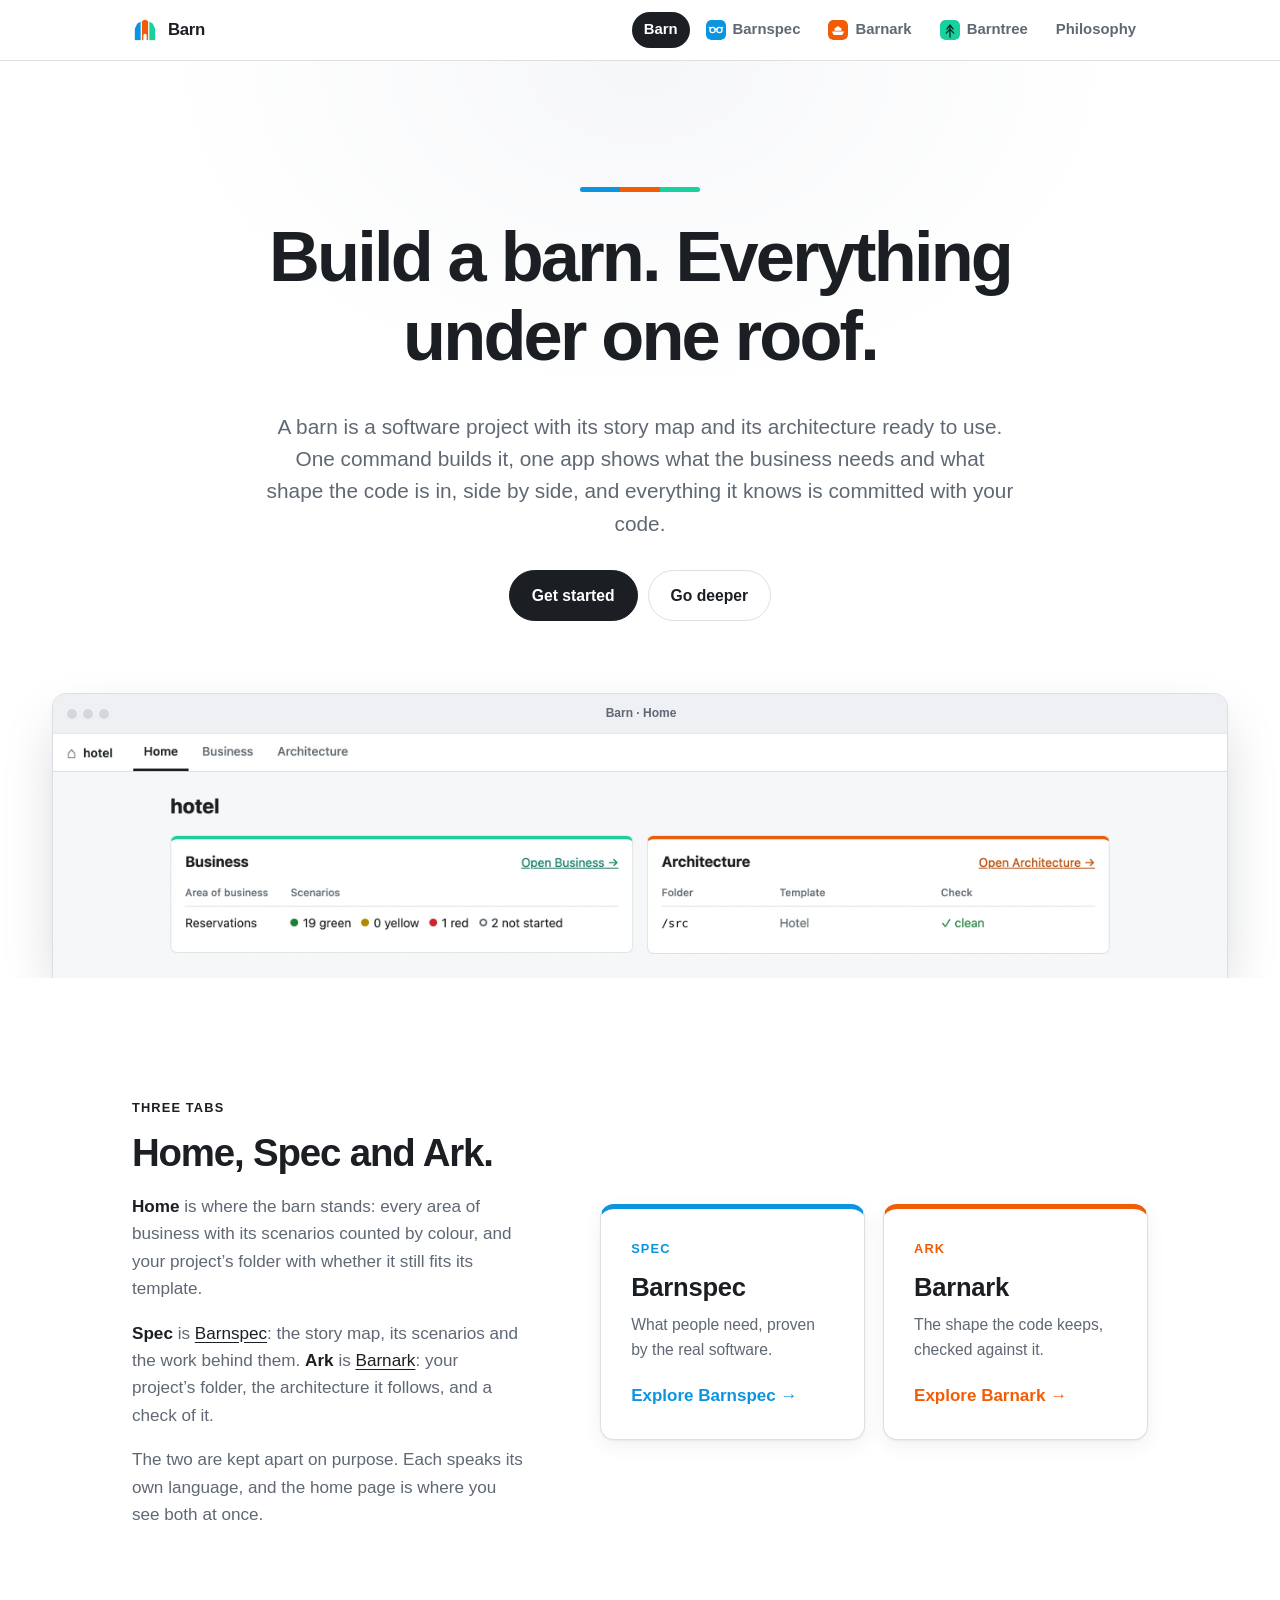
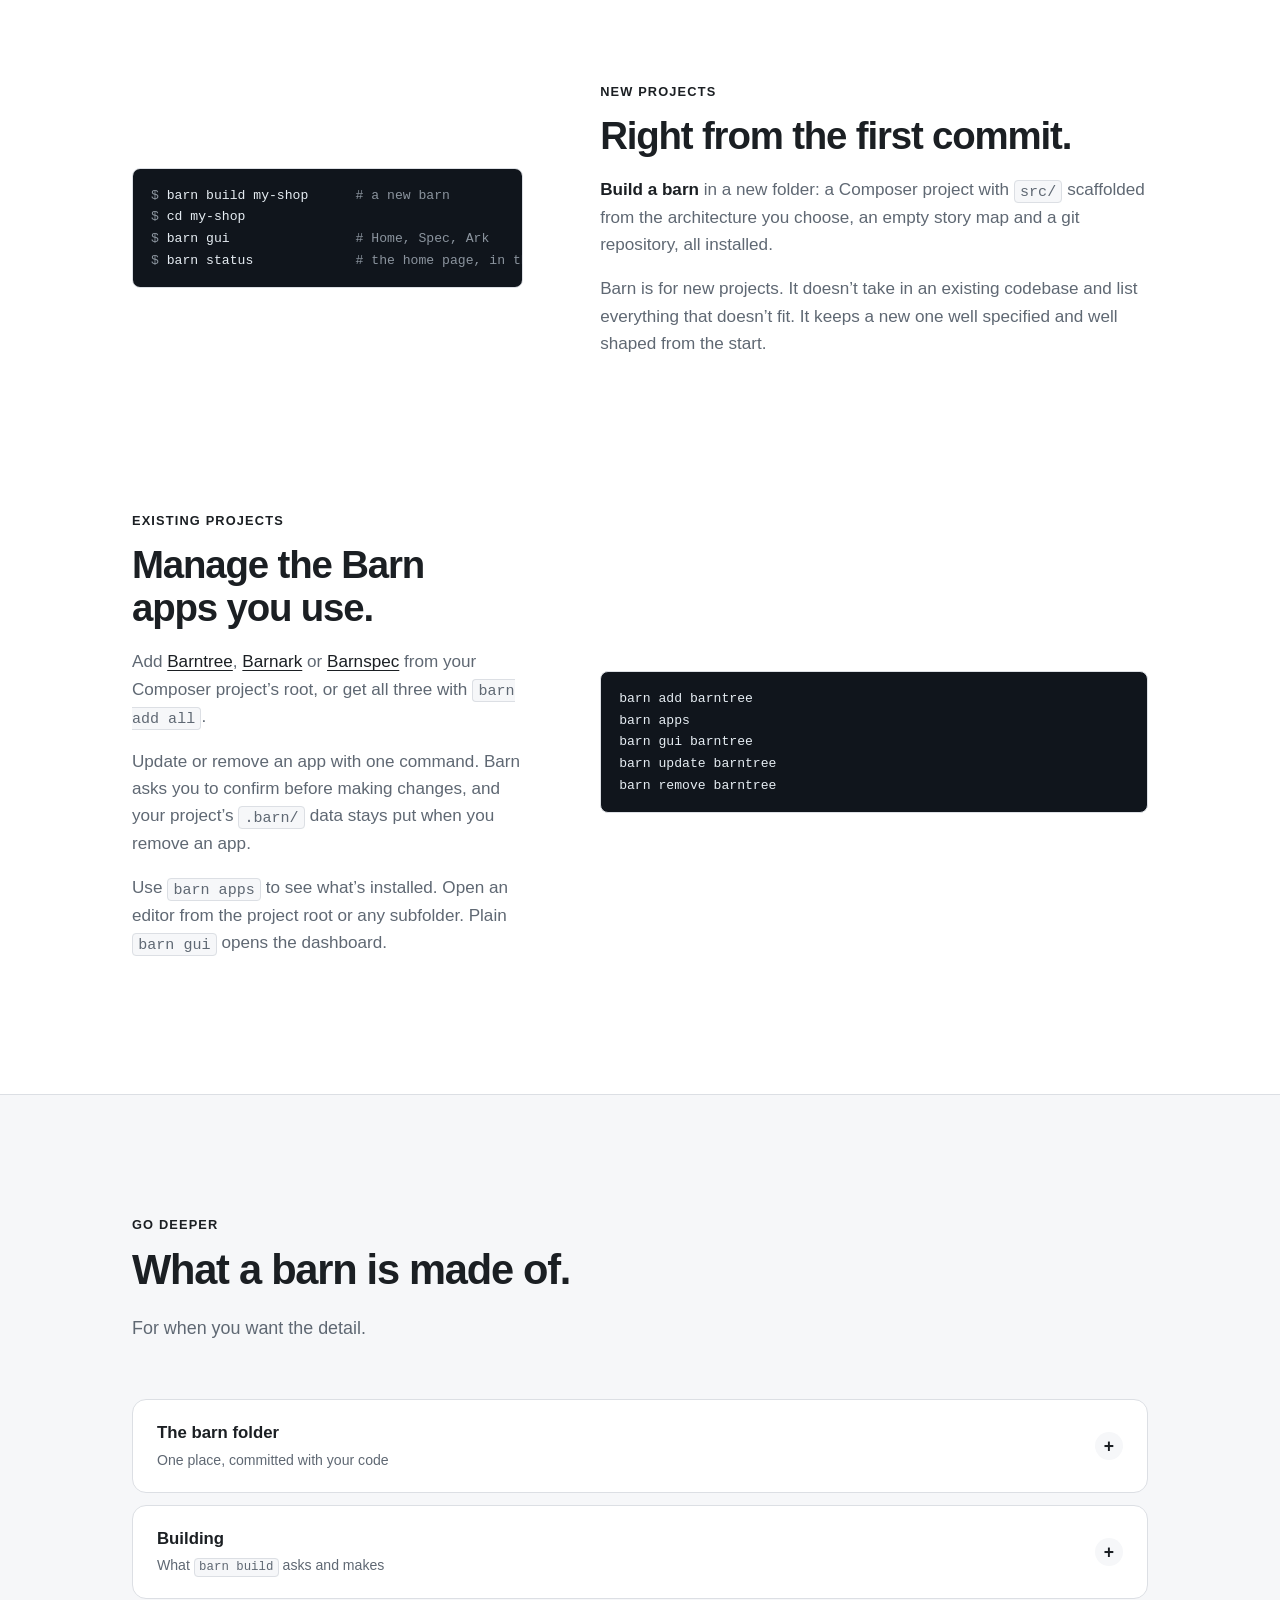
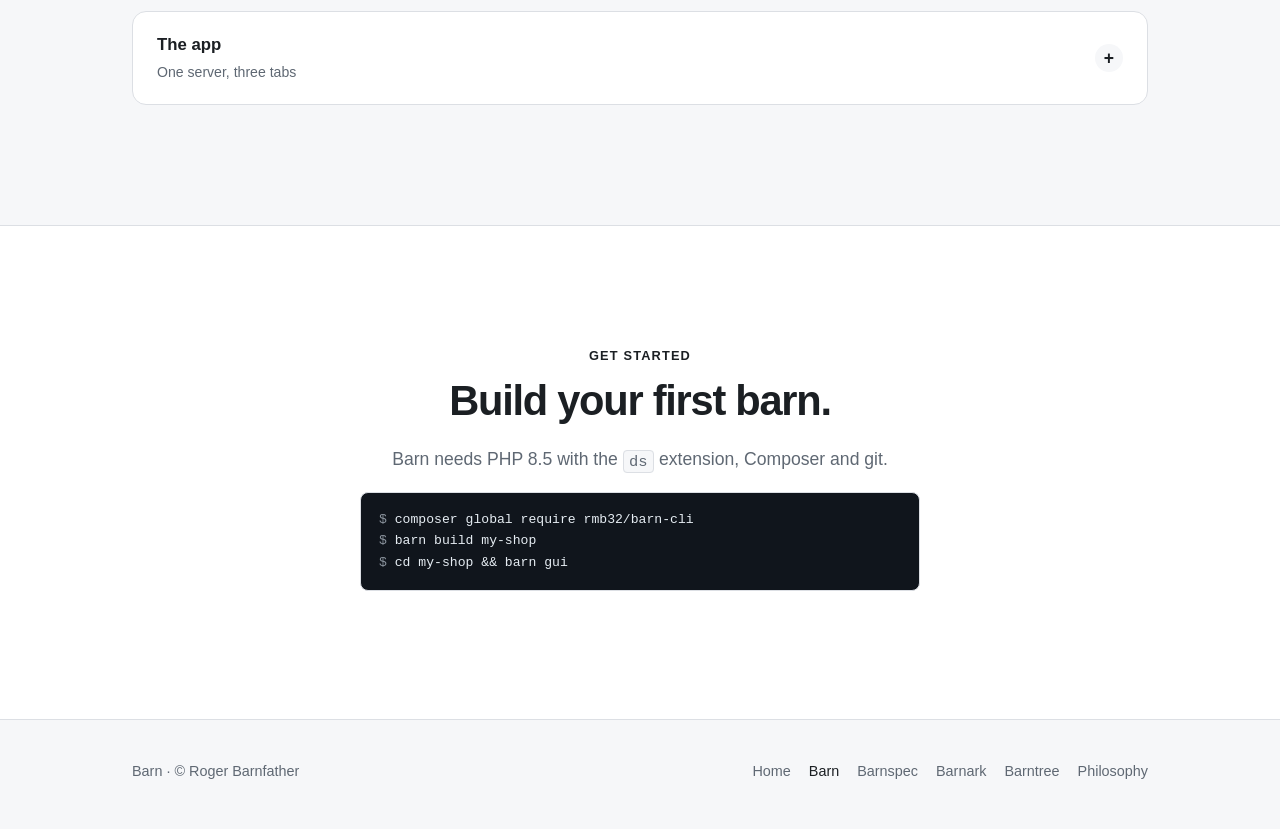
==== barn.html @ ec8bf38a "Swap Barnspec and Barntree colours; show each tool logo in the nav Barnspec is sky blue and Barntree" ====
<!doctype html>
<html lang="en-GB">
<head>
  <meta charset="utf-8">
  <meta name="viewport" content="width=device-width, initial-scale=1">
  <title>Build a barn · Barn</title>
  <meta name="description" content="A barn is a software project with its story map and its architecture under one roof: one command builds it, one app shows its business and its architecture side by side.">
  <link rel="icon" href="assets/barn.svg" type="image/svg+xml">
  <link rel="stylesheet" href="assets/base/base.css">
  <link rel="stylesheet" href="assets/site.css">
</head>
<body>
  <a class="skip" href="#main">Skip to content</a>

  <header class="site-header">
    <div class="wrap">
      <a class="wordmark" href="index.html"><svg class="barn-mark" viewBox="0 0 32 32" aria-hidden="true"><clipPath id="barn-mark-shape"><path d="M3 29V15.5L6.5 8 16 3l9.5 5 3.5 7.5V29Z"/></clipPath><g clip-path="url(#barn-mark-shape)"><rect x="3" y="0" width="7.67" height="29"/><path d="M12.17 0h7.66v29h-7.66ZM14 29v-6.5a2 2 0 0 1 4 0V29Z" fill-rule="evenodd"/><rect x="21.33" y="0" width="7.67" height="29"/></g></svg>Barn</a>
      <nav aria-label="Tools">
        <ul class="nav">
          <li><a href="barn.html" aria-current="page">Barn</a></li>
          <li data-brand="spec"><a href="https://rogerbarnfather.github.io/barnspec-website/"><img class="nav-logo" src="assets/barnspec.svg" alt="" width="20" height="20">Barnspec</a></li>
          <li data-brand="ark"><a href="https://rogerbarnfather.github.io/barnark-website/"><img class="nav-logo" src="assets/barnark.svg" alt="" width="20" height="20">Barnark</a></li>
          <li data-brand="tree"><a href="https://rogerbarnfather.github.io/barntree-website/"><img class="nav-logo" src="assets/barntree.svg" alt="" width="20" height="20">Barntree</a></li>
          <li><a href="philosophy.html">Philosophy</a></li>
        </ul>
      </nav>
    </div>
  </header>

  <main id="main">
    <section class="hero">
      <div class="wrap">
        <div class="tri-rule" aria-hidden="true"><i></i><i></i><i></i></div>
        <h1>Build a barn. <span class="accent">Everything under one roof.</span></h1>
        <p class="lede">A barn is a software project with its story map and its architecture ready to use. One command builds it, one app shows what the business needs and what shape the code is in, side by side, and everything it knows is committed with your code.</p>
        <div class="actions">
          <a class="btn" href="#get-started">Get started</a>
          <a class="btn ghost" href="#deeper">Go deeper</a>
        </div>
      </div>
      <div class="wrap wide hero-shot">
        <figure class="shot">
          <div class="shot-bar" aria-hidden="true"><i></i><i></i><i></i><span>Barn · Home</span></div>
          <img src="assets/screens/barn-home.webp" width="1360" height="284" alt="The home page of a barn named hotel. Spec lists its area of business, Reservations, with its scenarios counted: 19 green, 0 yellow, 1 red and 2 not started. Ark lists the project's folder, src, following its template Hotel, and clean.">
        </figure>
      </div>
    </section>

    <section class="section">
      <div class="wrap">
        <div class="feature">
          <div>
            <span class="kicker">Three tabs</span>
            <h2>Home, Spec and Ark.</h2>
            <p><strong>Home</strong> is where the barn stands: every area of business with its scenarios counted by colour, and your project’s folder with whether it still fits its template.</p>
            <p><strong>Spec</strong> is <a href="barnspec.html">Barnspec</a>: the story map, its scenarios and the work behind them. <strong>Ark</strong> is <a href="barnark.html">Barnark</a>: your project’s folder, the architecture it follows, and a check of it.</p>
            <p>The two are kept apart on purpose. Each speaks its own language, and the home page is where you see both at once.</p>
          </div>
          <div class="grid two">
            <a class="card product" data-brand="spec" href="barnspec.html"><span class="role">Spec</span><h3>Barnspec</h3><p>What people need, proven by the real software.</p><span class="more">Explore Barnspec</span></a>
            <a class="card product" data-brand="ark" href="barnark.html"><span class="role">Ark</span><h3>Barnark</h3><p>The shape the code keeps, checked against it.</p><span class="more">Explore Barnark</span></a>
          </div>
        </div>

        <div class="feature flip">
          <div>
            <span class="kicker">New projects</span>
            <h2>Right from the first commit.</h2>
            <p><strong>Build a barn</strong> in a new folder: a Composer project with <code>src/</code> scaffolded from the architecture you choose, an empty story map and a git repository, all installed.</p>
            <p>Barn is for new projects. It doesn’t take in an existing codebase and list everything that doesn’t fit. It keeps a new one well specified and well shaped from the start.</p>
          </div>
<pre><code><span class="p">$ </span>barn build my-shop      <span class="c"># a new barn</span>
<span class="p">$ </span>cd my-shop
<span class="p">$ </span>barn gui                <span class="c"># Home, Spec, Ark</span>
<span class="p">$ </span>barn status             <span class="c"># the home page, in the terminal</span></code></pre>
        </div>

        <div class="feature" id="manage-apps">
          <div>
            <span class="kicker">Existing projects</span>
            <h2>Manage the Barn apps you use.</h2>
            <p>Add <a href="barntree.html">Barntree</a>, <a href="barnark.html">Barnark</a> or <a href="barnspec.html">Barnspec</a> from your Composer project’s root, or get all three with <code>barn add all</code>.</p>
            <p>Update or remove an app with one command. Barn asks you to confirm before making changes, and your project’s <code>.barn/</code> data stays put when you remove an app.</p>
            <p>Use <code>barn apps</code> to see what’s installed. Open an editor from the project root or any subfolder. Plain <code>barn gui</code> opens the dashboard.</p>
          </div>
<pre><code>barn add barntree
barn apps
barn gui barntree
barn update barntree
barn remove barntree</code></pre>
        </div>
      </div>
    </section>

    <section class="section alt" id="deeper">
      <div class="wrap">
        <div class="section-head">
          <span class="kicker">Go deeper</span>
          <h2>What a barn is made of.</h2>
          <p>For when you want the detail.</p>
        </div>
        <div class="deeper">
          <details>
            <summary><span>The barn folder<small>One place, committed with your code</small></span></summary>
            <div class="body">
<pre><code>my-shop/
  .barn/
    barn/settings.json       <span class="c"># names the barn</span>
    barnspec/                <span class="c"># Barnspec: areas of business, scenarios and work</span>
      settings.json          <span class="c"># where generated test ports go</span>
    barnark/                 <span class="c"># your project’s template and any others of your own</span>
    barntree/trees/       <span class="c"># your Templates, once you use Barntree</span>
  composer.json
  src/
  tests/</code></pre>
              <p>A barn is any project with a <code>.barn/</code> folder. Each tool keeps its settings and records in its own folder there. The tools find the nearest barn, so commands such as <code>barnspec show</code> and <code>barnark template:check</code> work from deep in <code>src/</code>. To use the tools without installing Barn, create the <code>.barn/</code> folder with <code>barnspec init</code>, <code>barnark init</code>, <code>barntree init</code> or the offer in any of their browser apps. Outside a barn, commands that need one write nothing and say where they looked.</p>
            </div>
          </details>
          <details>
            <summary><span>Building<small>What <code>barn build</code> asks and makes</small></span></summary>
            <div class="body">
              <p>It asks for the barn’s name, its Composer package, its root namespace and the architecture for <code>src/</code>, suggesting each from the folder’s name, with Domain Driven Design as the default. Then it asks what to call the project’s template, your own copy of that architecture, with no suggestion. Every answer can be given as an option instead. The folder has to be new or empty.</p>
<pre><code><span class="p">$ </span>barn build shop --package=acme/shop --namespace="Acme\Shop" --template=Library --template-name=Shop</code></pre>
              <p>It runs <code>git init</code> without committing anything and then <code>composer install</code>; <code>--no-install</code> leaves that to you.</p>
            </div>
          </details>
          <details>
            <summary><span>The app<small>One server, three tabs</small></span></summary>
            <div class="body">
              <p><code>barn gui</code> serves the Barnspec and Barnark apps as the Spec and Ark tabs, with the home page beside them, from one local server. Started outside a barn, it offers to build one, showing <code>composer install</code> as it runs, and then serves it.</p>
            </div>
          </details>
        </div>
      </div>
    </section>

    <section class="section" id="get-started">
      <div class="wrap cta">
        <span class="kicker">Get started</span>
        <h2>Build your first barn.</h2>
        <p>Barn needs PHP 8.5 with the <code>ds</code> extension, Composer and git.</p>
<pre style="max-width: 560px; margin: 0 auto 8px; text-align: left"><code><span class="p">$ </span>composer global require rmb32/barn-cli
<span class="p">$ </span>barn build my-shop
<span class="p">$ </span>cd my-shop &amp;&amp; barn gui</code></pre>
      </div>
    </section>
  </main>

  <footer class="site-footer">
    <div class="wrap">
      <span>Barn · © Roger Barnfather</span>
      <nav aria-label="Footer">
        <a href="index.html">Home</a>
        <a href="barn.html" aria-current="page">Barn</a>
        <a href="https://rogerbarnfather.github.io/barnspec-website/">Barnspec</a>
        <a href="https://rogerbarnfather.github.io/barnark-website/">Barnark</a>
        <a href="https://rogerbarnfather.github.io/barntree-website/">Barntree</a>
        <a href="philosophy.html">Philosophy</a>
      </nav>
    </div>
  </footer>
</body>
</html>
---- assets/base/base.css ----
/* The Barn website's shared stylesheet. Every site (the main site and each
 * tool's own) carries an identical copy of this folder; `bin/ci-all` fails when
 * a copy differs from the master in the main site. Change it here, then copy it.
 *
 * Link this file, then the site's own `site.css`, which is unlayered and so
 * always wins over everything below. Each file below holds one concern and
 * reads only the tokens, so a change to one file or one token propagates
 * without touching the others. */

@layer tokens, reset, layout, components, illustration, docs;

@import url("tokens.css") layer(tokens);
@import url("reset.css") layer(reset);
@import url("layout.css") layer(layout);
@import url("header.css") layer(components);
@import url("footer.css") layer(components);
@import url("hero.css") layer(components);
@import url("button.css") layer(components);
@import url("shot.css") layer(components);
@import url("feature.css") layer(components);
@import url("card.css") layer(components);
@import url("deeper.css") layer(components);
@import url("code.css") layer(components);
@import url("table.css") layer(components);
@import url("callout.css") layer(components);
@import url("illustration.css") layer(illustration);
@import url("docs.css") layer(docs);
@import url("motion.css") layer(docs);
---- assets/site.css ----
/* The main Barn site's own components. Everything shared by every site, the
 * tool sites included, is in base/ (see base/base.css). This file is unlayered,
 * so it wins over base/. */

.tri-rule {
  display: inline-flex;
  width: 120px;
  height: 5px;
  margin-bottom: 26px;
  border-radius: 3px;
  overflow: hidden;

  & i {
    flex: 1;

    &:nth-child(1) {
      background: var(--spec);
    }

    &:nth-child(2) {
      background: var(--ark);
    }

    &:nth-child(3) {
      background: var(--tree);
    }
  }
}

#manage-apps {
  scroll-margin-top: 7rem;

  @media (max-width: 640px) {
    scroll-margin-top: 9rem;
  }
}

/* ---------- Pain points ---------- */

.pains {
  display: grid;
  grid-template-columns: repeat(3, minmax(0, 1fr));
  gap: 14px;
  margin: 0;
  padding: 0;
  list-style: none;

  & li {
    display: grid;
    grid-template-columns: 26px minmax(0, 1fr);
    gap: 12px;
    align-items: start;
    padding: 20px;
    border: 1px solid var(--border);
    border-radius: var(--radius-lg);
    background: var(--bg-raised);
    color: var(--text-muted);

    &::before {
      content: "✕";
      display: grid;
      place-items: center;
      width: 26px;
      height: 26px;
      border-radius: 50%;
      background: color-mix(in srgb, var(--status-red) 12%, transparent);
      color: var(--status-red);
      font-size: 0.75rem;
      font-weight: 800;
    }
  }

  & strong {
    display: block;
    color: var(--text);
  }

  @media (max-width: 900px) {
    grid-template-columns: minmax(0, 1fr);
  }
}

.punchline {
  margin: clamp(32px, 5vw, 48px) auto 0;
  max-width: 30em;
  font-size: clamp(1.3rem, 2.8vw, 1.75rem);
  font-weight: 700;
  line-height: 1.3;
  letter-spacing: -0.02em;
  text-align: center;
  text-wrap: balance;
}

/* ---------- Principle ---------- */

.principle {
  text-align: center;

  & .big {
    max-width: 18em;
    margin: 0 auto 22px;
    font-size: clamp(2rem, 5vw, 3.4rem);
    font-weight: 780;
    line-height: 1.08;
    letter-spacing: -0.035em;
    text-wrap: balance;
    color: var(--text);
  }

  & p:not(.big) {
    max-width: 38em;
    margin-left: auto;
    margin-right: auto;
    color: var(--text-muted);
    font-size: 1.12rem;
  }
}

/* ---------- Product cards: signposts to a tool ---------- */

.product {
  display: flex;
  flex-direction: column;
  padding: 30px;
  border-top: 5px solid var(--brand);
  text-decoration: none;
  color: inherit;
  transition: transform 160ms, border-color 160ms;

  &:hover {
    transform: translateY(-3px);
    border-color: var(--brand);
  }

  & .role {
    color: var(--brand-bright);
    font-size: 0.8rem;
    font-weight: 700;
    letter-spacing: 0.09em;
    text-transform: uppercase;
  }

  & h3 {
    display: flex;
    align-items: center;
    gap: 12px;
    margin: 14px 0 10px;
    font-size: 1.6rem;

    & .mark {
      width: 34px;
      height: 34px;
      padding: 6px;
      border-radius: 9px;
      background: var(--brand);
      color: var(--mark-ink);
    }
  }

  & .more {
    margin-top: auto;
    padding-top: 20px;
    color: var(--brand-bright);
    font-weight: 650;

    &::after {
      content: " →";
    }
  }
}

/* ---------- Versus ---------- */

.versus {
  display: grid;
  grid-template-columns: repeat(2, minmax(0, 1fr));
  overflow: hidden;
  border: 1px solid var(--border);
  border-radius: var(--radius-lg);
  background: var(--bg-raised);
  box-shadow: var(--shadow);

  & > div {
    padding: clamp(22px, 4vw, 36px);

    & + div {
      border-left: 1px solid var(--border);
      background: var(--brand-tint);

      & h3 {
        color: var(--brand-bright);
      }
    }
  }

  & h3 {
    margin-bottom: 18px;
    font-size: 0.82rem;
    letter-spacing: 0.09em;
    text-transform: uppercase;
    color: var(--text-muted);
  }

  & ul {
    display: grid;
    gap: 14px;
    margin: 0;
    padding: 0;
    list-style: none;
  }

  & li {
    display: grid;
    grid-template-columns: 20px minmax(0, 1fr);
    gap: 10px;

    &::before {
      font-weight: 800;
    }
  }

  & .old li {
    color: var(--text-muted);

    &::before {
      content: "✕";
      color: var(--status-red);
    }
  }

  & .new li {
    font-weight: 550;

    &::before {
      content: "✓";
      color: var(--status-green);
    }
  }

  @media (max-width: 640px) {
    grid-template-columns: minmax(0, 1fr);

    & > div + div {
      border-left: 0;
      border-top: 1px solid var(--border);
    }
  }
}

/* ---------- Philosophy tenets ---------- */

.tenets {
  display: grid;
  grid-template-columns: repeat(2, minmax(0, 1fr));
  gap: clamp(28px, 4vw, 48px) clamp(28px, 5vw, 64px);

  @media (max-width: 900px) {
    grid-template-columns: minmax(0, 1fr);
  }
}

.tenet {
  min-width: 0;

  & h2 {
    display: flex;
    align-items: flex-start;
    gap: 14px;
    font-size: clamp(1.35rem, 2.6vw, 1.7rem);
  }

  & .emoji {
    display: grid;
    place-items: center;
    flex: none;
    width: 1.9em;
    height: 1.9em;
    margin-top: -0.3em;
    border-radius: 50%;
    background: var(--bg-alt);
    font-size: 0.95em;
    letter-spacing: 0;
  }

  & p {
    color: var(--text-muted);

    &:last-child {
      margin-bottom: 0;
    }
  }
}
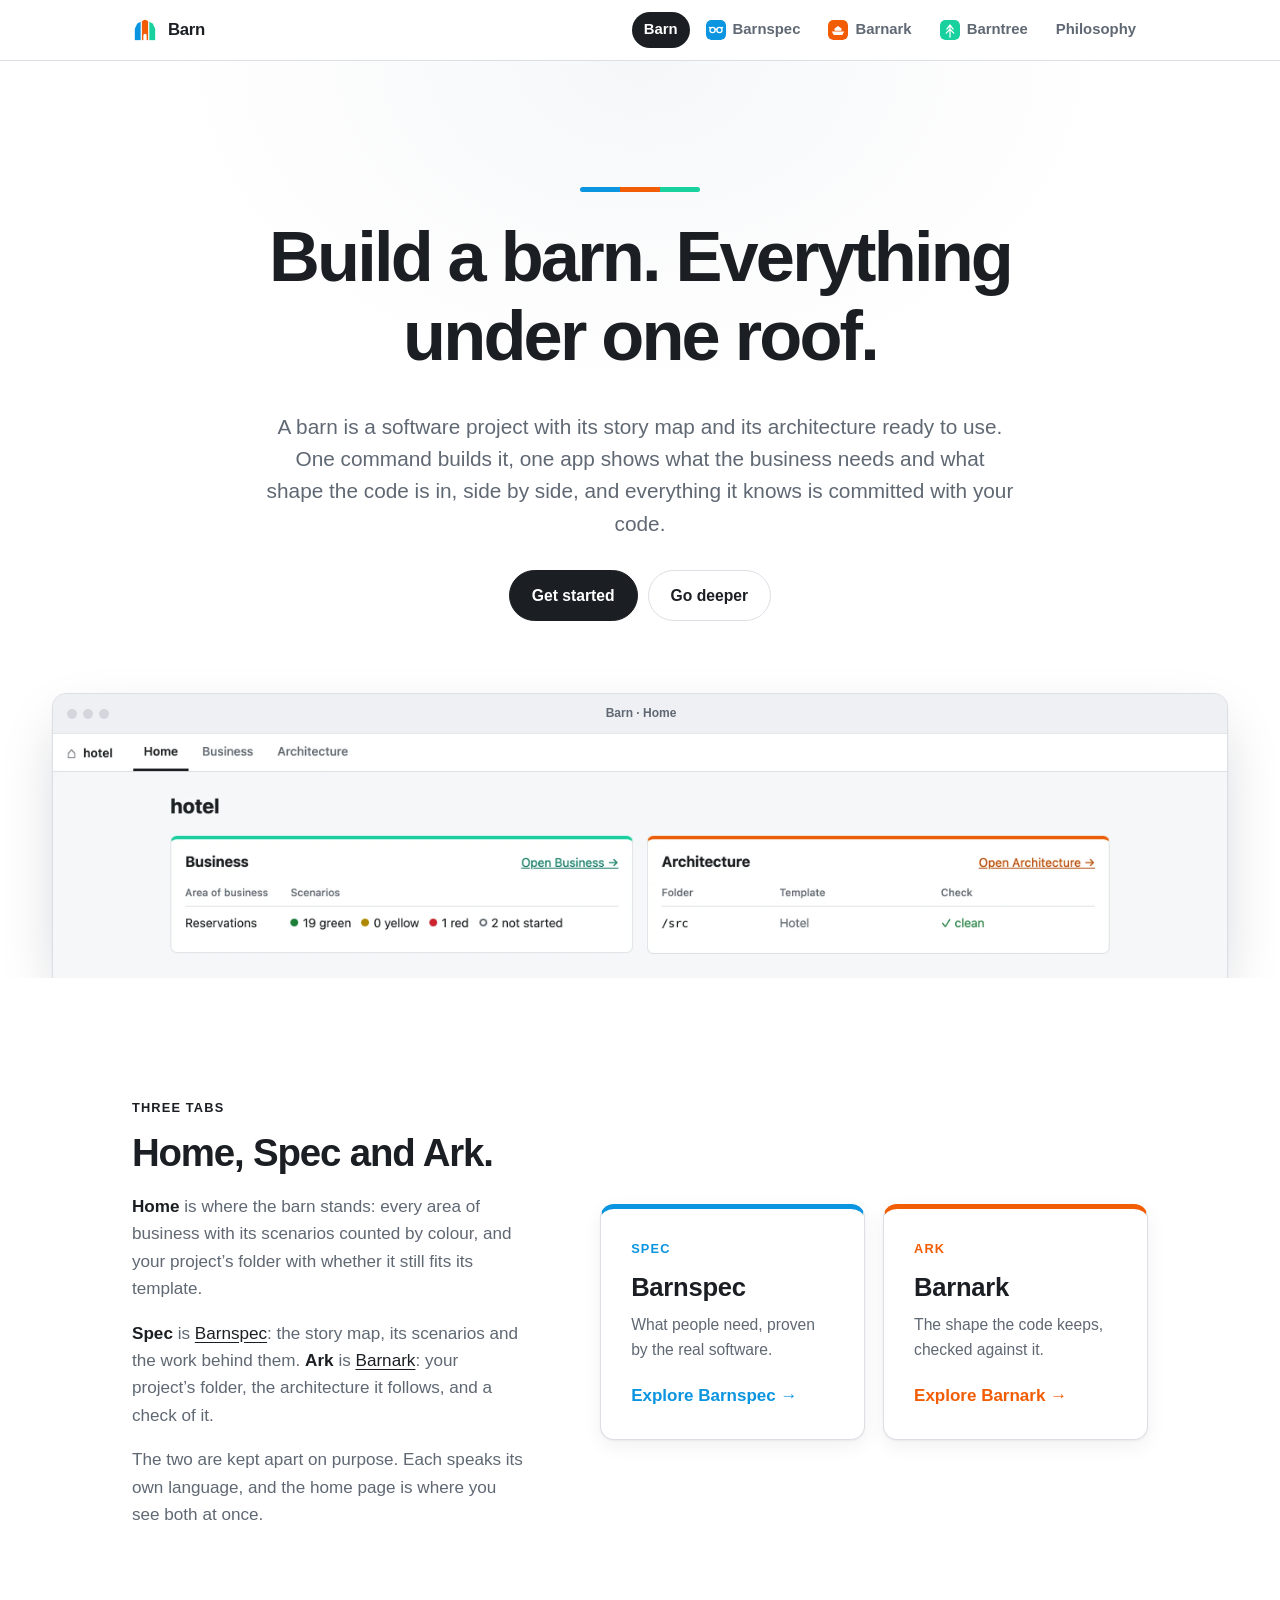
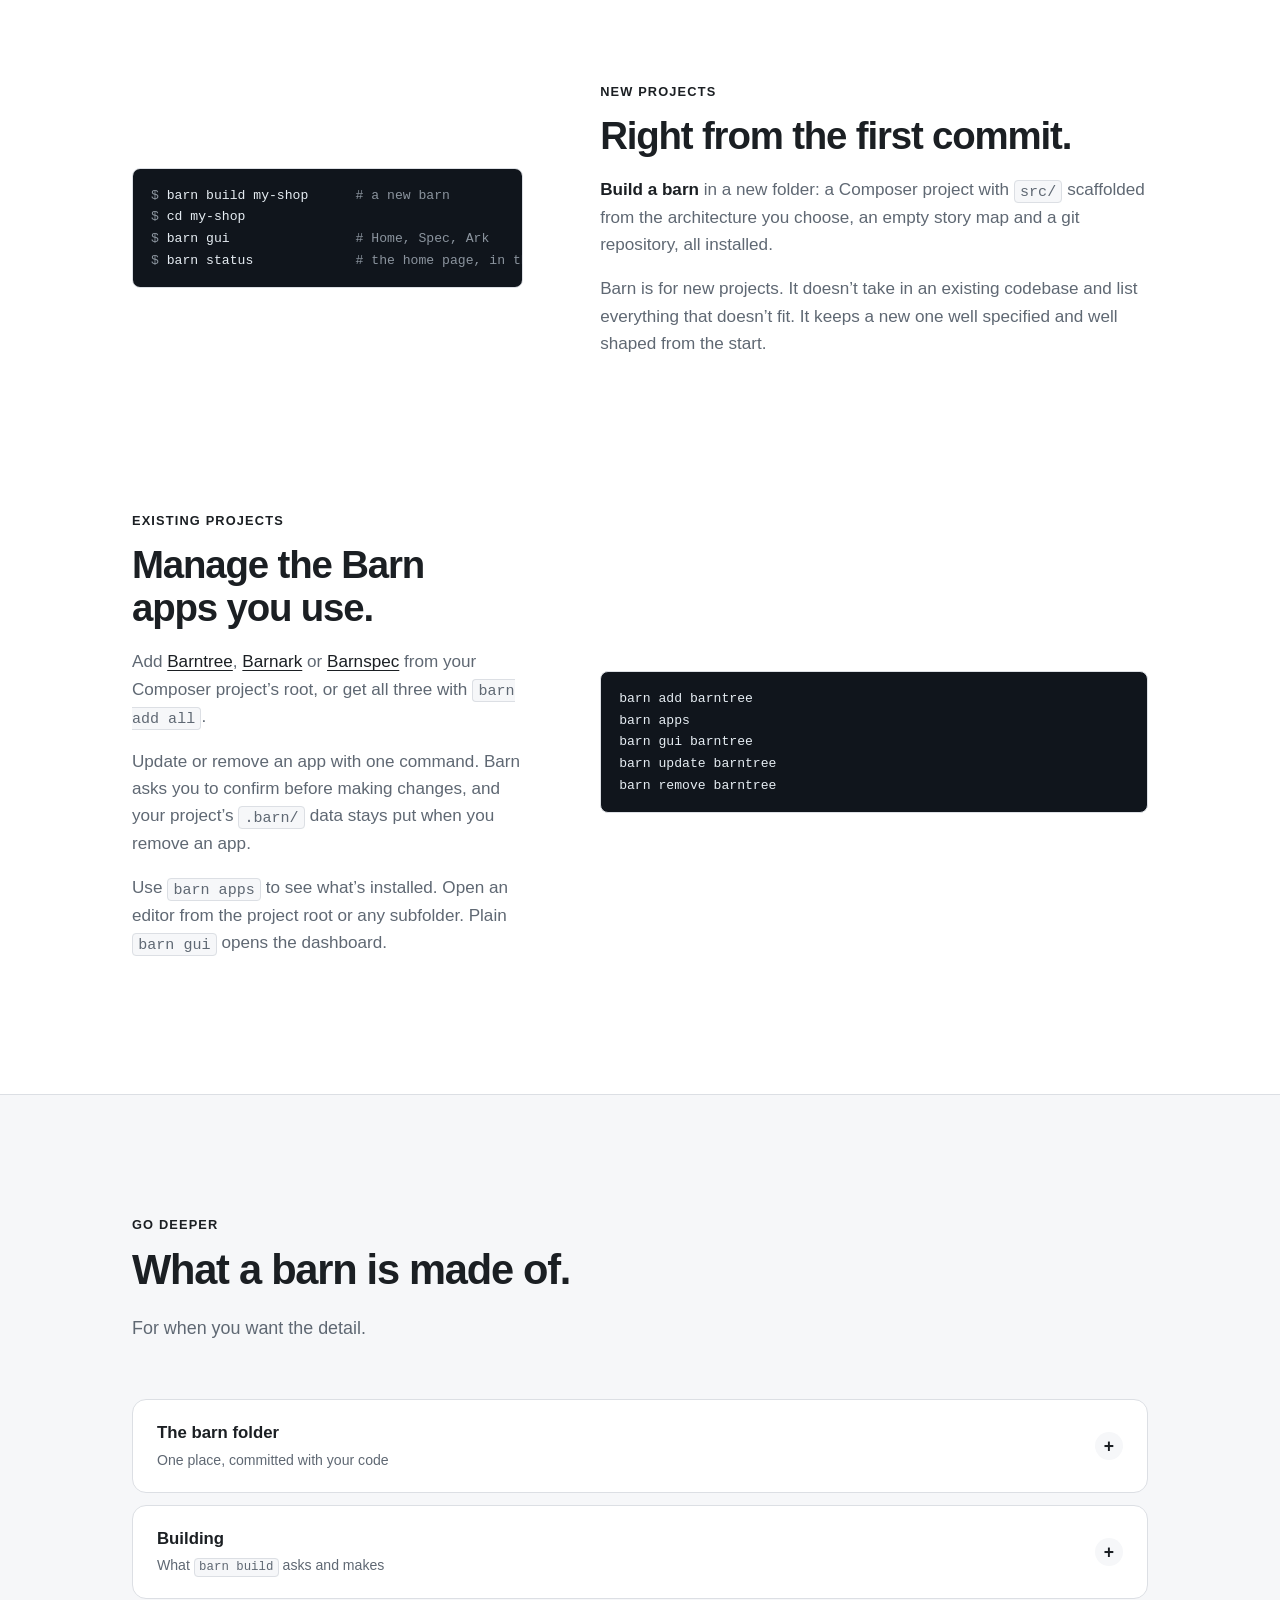
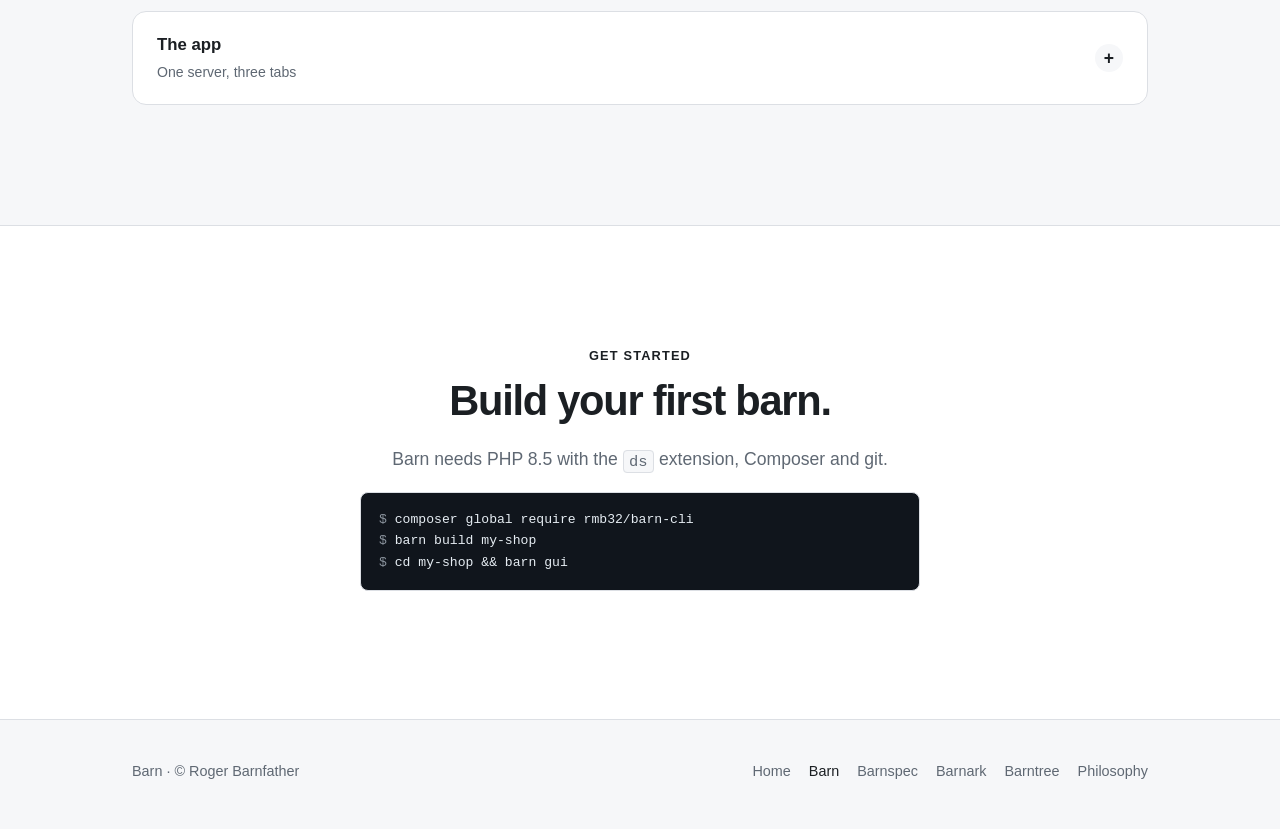
==== commit 038eddf2: "Move the tool logos into the shared base so one edit updates every site Co-Authored-By: Claude Sonne" ====
--- a/barn.html
+++ b/barn.html
@@ -5,7 +5,7 @@
   <meta name="viewport" content="width=device-width, initial-scale=1">
   <title>Build a barn · Barn</title>
   <meta name="description" content="A barn is a software project with its story map and its architecture under one roof: one command builds it, one app shows its business and its architecture side by side.">
-  <link rel="icon" href="assets/barn.svg" type="image/svg+xml">
+  <link rel="icon" href="assets/base/barn.svg" type="image/svg+xml">
   <link rel="stylesheet" href="assets/base/base.css">
   <link rel="stylesheet" href="assets/site.css">
 </head>
@@ -18,9 +18,9 @@
       <nav aria-label="Tools">
         <ul class="nav">
           <li><a href="barn.html" aria-current="page">Barn</a></li>
-          <li data-brand="spec"><a href="https://rogerbarnfather.github.io/barnspec-website/"><img class="nav-logo" src="assets/barnspec.svg" alt="" width="20" height="20">Barnspec</a></li>
-          <li data-brand="ark"><a href="https://rogerbarnfather.github.io/barnark-website/"><img class="nav-logo" src="assets/barnark.svg" alt="" width="20" height="20">Barnark</a></li>
-          <li data-brand="tree"><a href="https://rogerbarnfather.github.io/barntree-website/"><img class="nav-logo" src="assets/barntree.svg" alt="" width="20" height="20">Barntree</a></li>
+          <li data-brand="spec"><a href="https://rogerbarnfather.github.io/barnspec-website/"><img class="nav-logo" src="assets/base/barnspec.svg" alt="" width="20" height="20">Barnspec</a></li>
+          <li data-brand="ark"><a href="https://rogerbarnfather.github.io/barnark-website/"><img class="nav-logo" src="assets/base/barnark.svg" alt="" width="20" height="20">Barnark</a></li>
+          <li data-brand="tree"><a href="https://rogerbarnfather.github.io/barntree-website/"><img class="nav-logo" src="assets/base/barntree.svg" alt="" width="20" height="20">Barntree</a></li>
           <li><a href="philosophy.html">Philosophy</a></li>
         </ul>
       </nav>
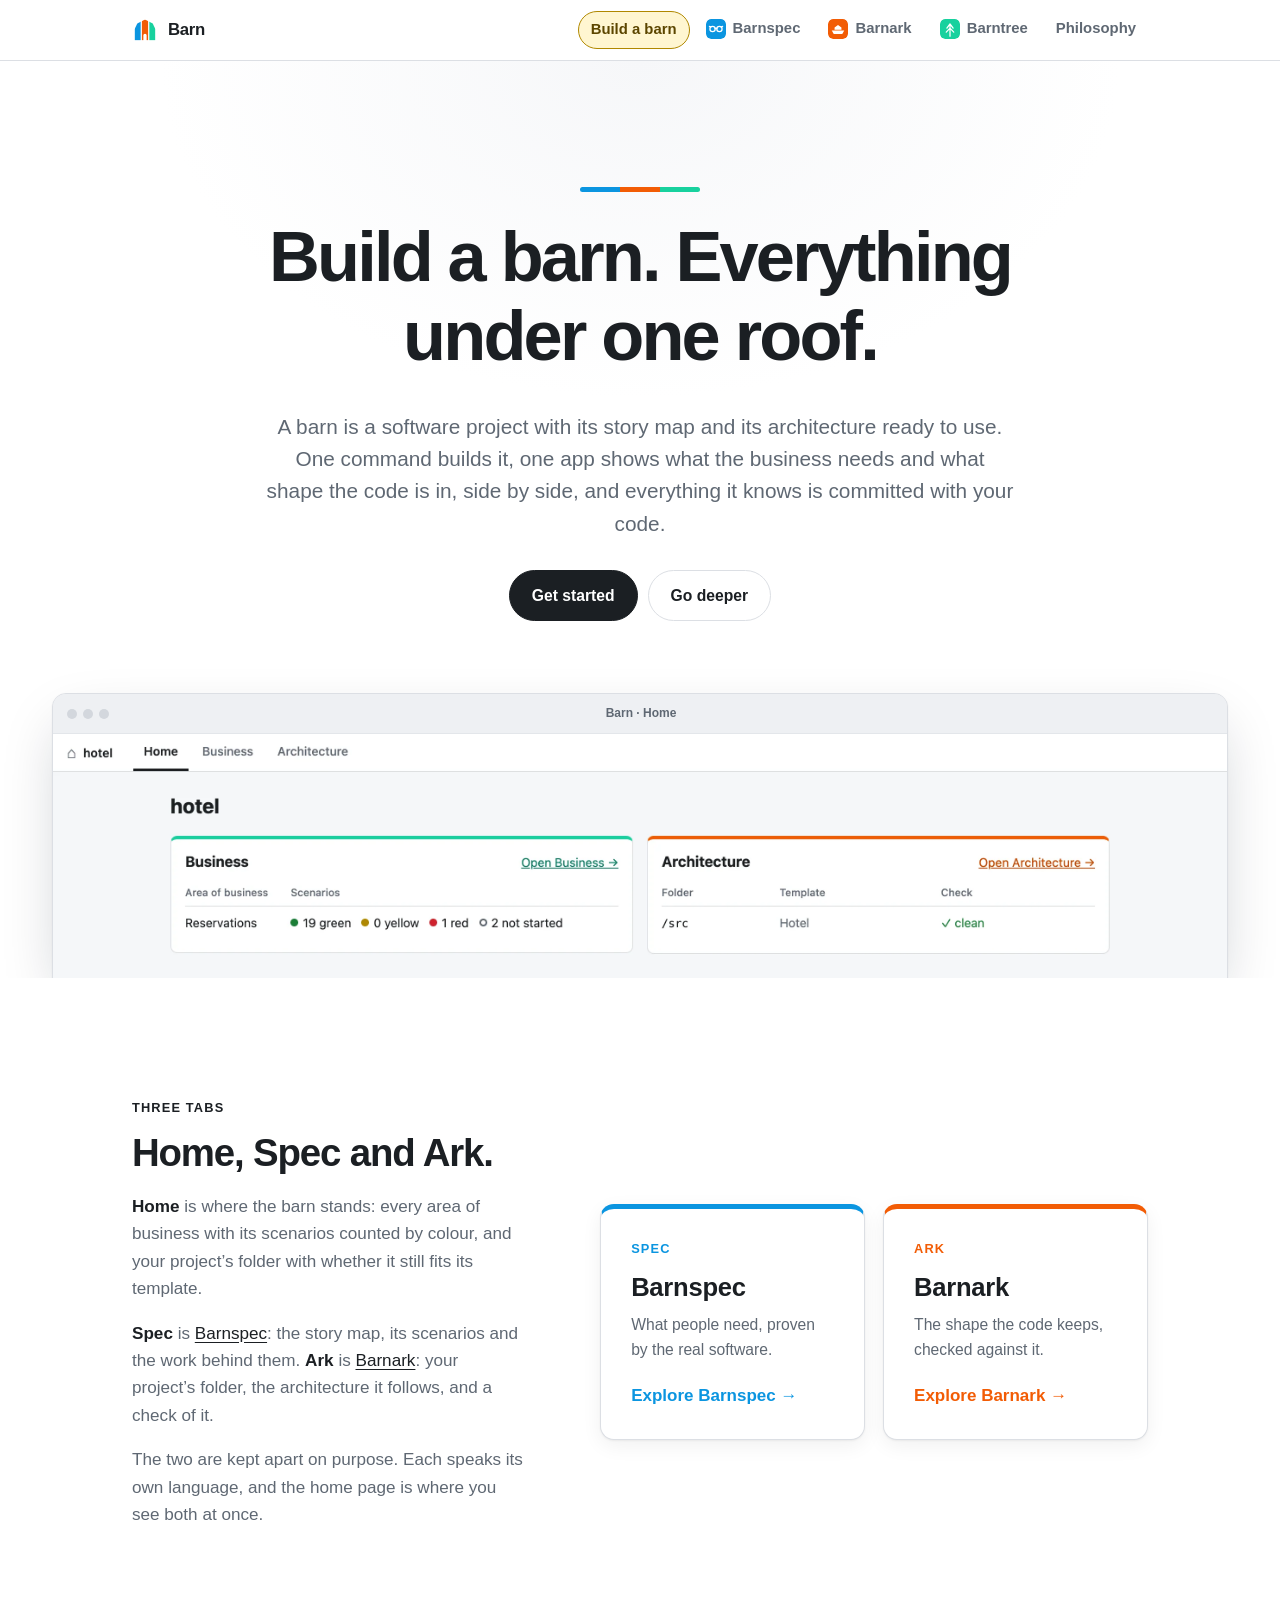
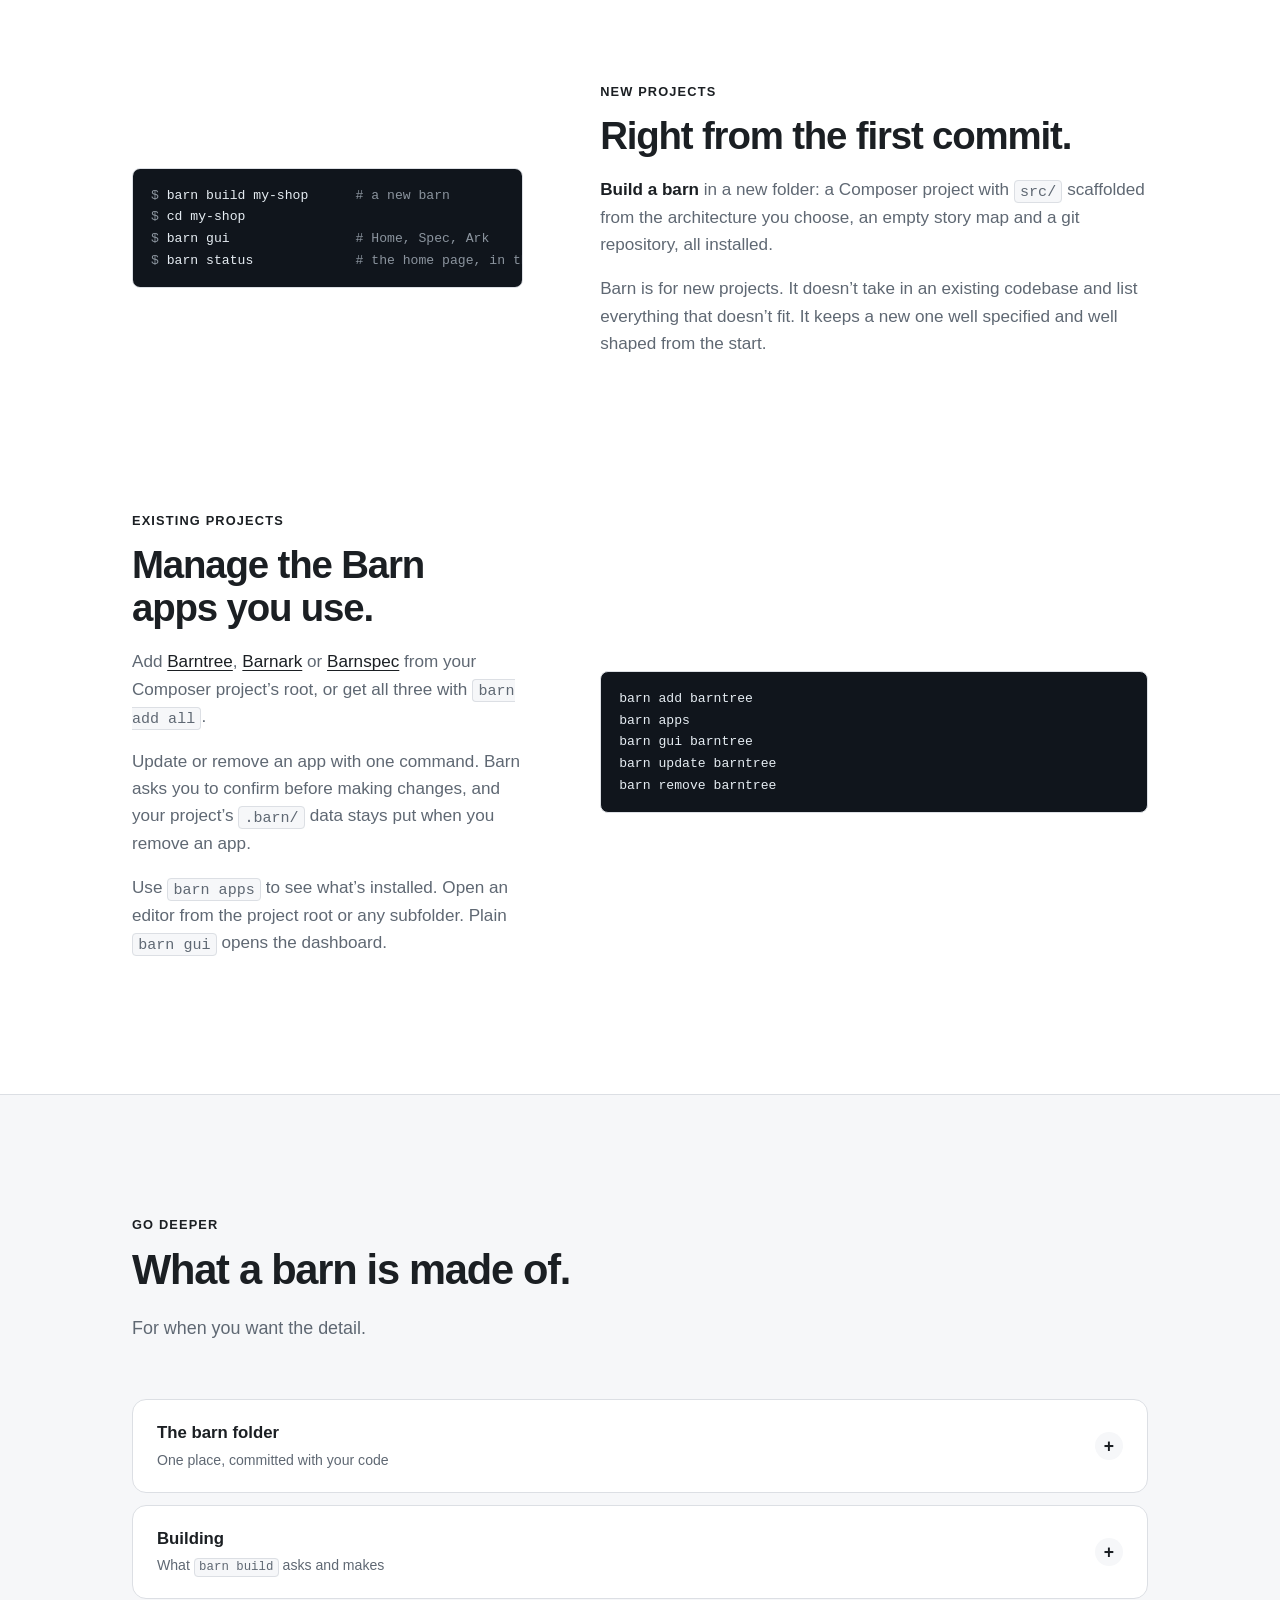
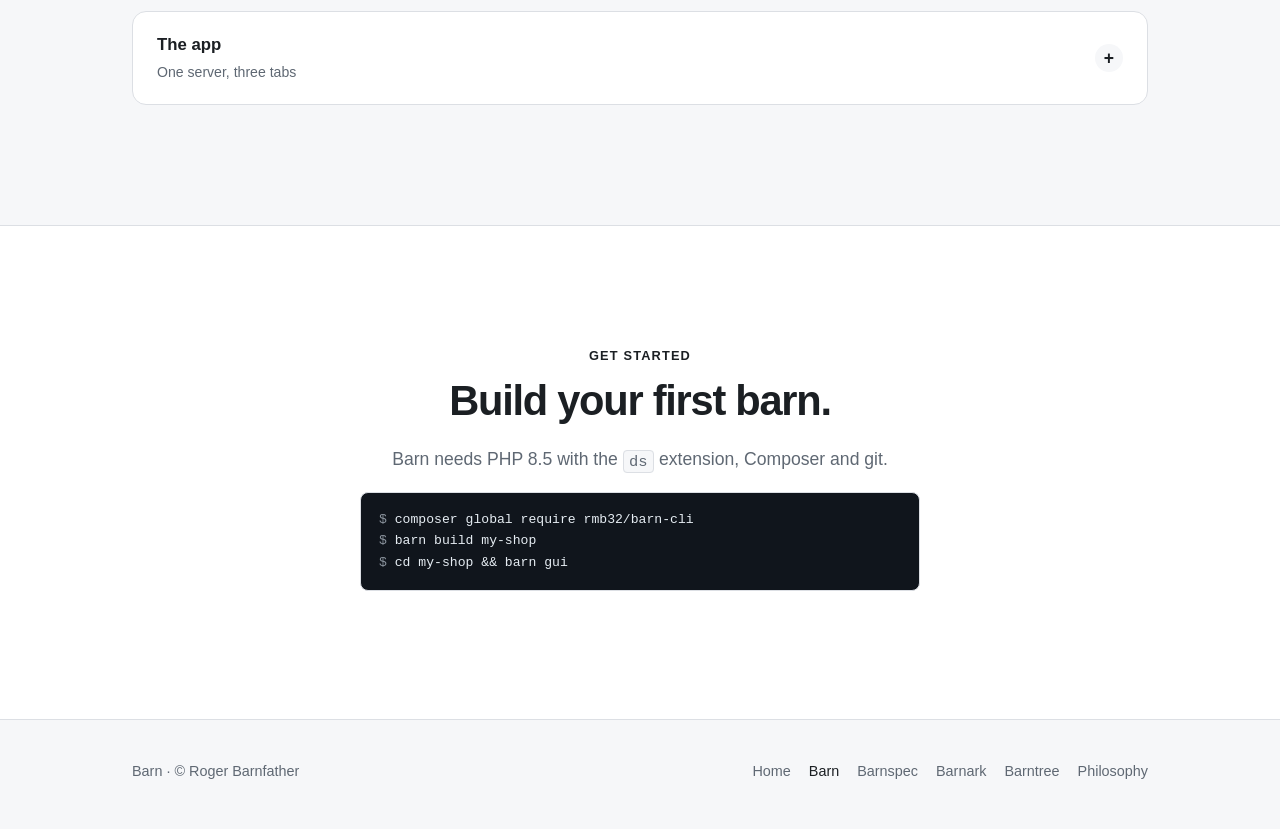
==== commit 0f1eb7fa: "Main site nav: Barn becomes a 'Build a barn' call to action Co-Authored-By: Claude Sonnet 5.5 <norep" ====
--- a/barn.html
+++ b/barn.html
@@ -17,7 +17,7 @@
       <a class="wordmark" href="index.html"><svg class="barn-mark" viewBox="0 0 32 32" aria-hidden="true"><clipPath id="barn-mark-shape"><path d="M3 29V15.5L6.5 8 16 3l9.5 5 3.5 7.5V29Z"/></clipPath><g clip-path="url(#barn-mark-shape)"><rect x="3" y="0" width="7.67" height="29"/><path d="M12.17 0h7.66v29h-7.66ZM14 29v-6.5a2 2 0 0 1 4 0V29Z" fill-rule="evenodd"/><rect x="21.33" y="0" width="7.67" height="29"/></g></svg>Barn</a>
       <nav aria-label="Tools">
         <ul class="nav">
-          <li><a href="barn.html" aria-current="page">Barn</a></li>
+          <li class="nav-cta"><a href="barn.html" aria-current="page">Build a barn</a></li>
           <li data-brand="spec"><a href="https://rogerbarnfather.github.io/barnspec-website/"><img class="nav-logo" src="assets/base/barnspec.svg" alt="" width="20" height="20">Barnspec</a></li>
           <li data-brand="ark"><a href="https://rogerbarnfather.github.io/barnark-website/"><img class="nav-logo" src="assets/base/barnark.svg" alt="" width="20" height="20">Barnark</a></li>
           <li data-brand="tree"><a href="https://rogerbarnfather.github.io/barntree-website/"><img class="nav-logo" src="assets/base/barntree.svg" alt="" width="20" height="20">Barntree</a></li>
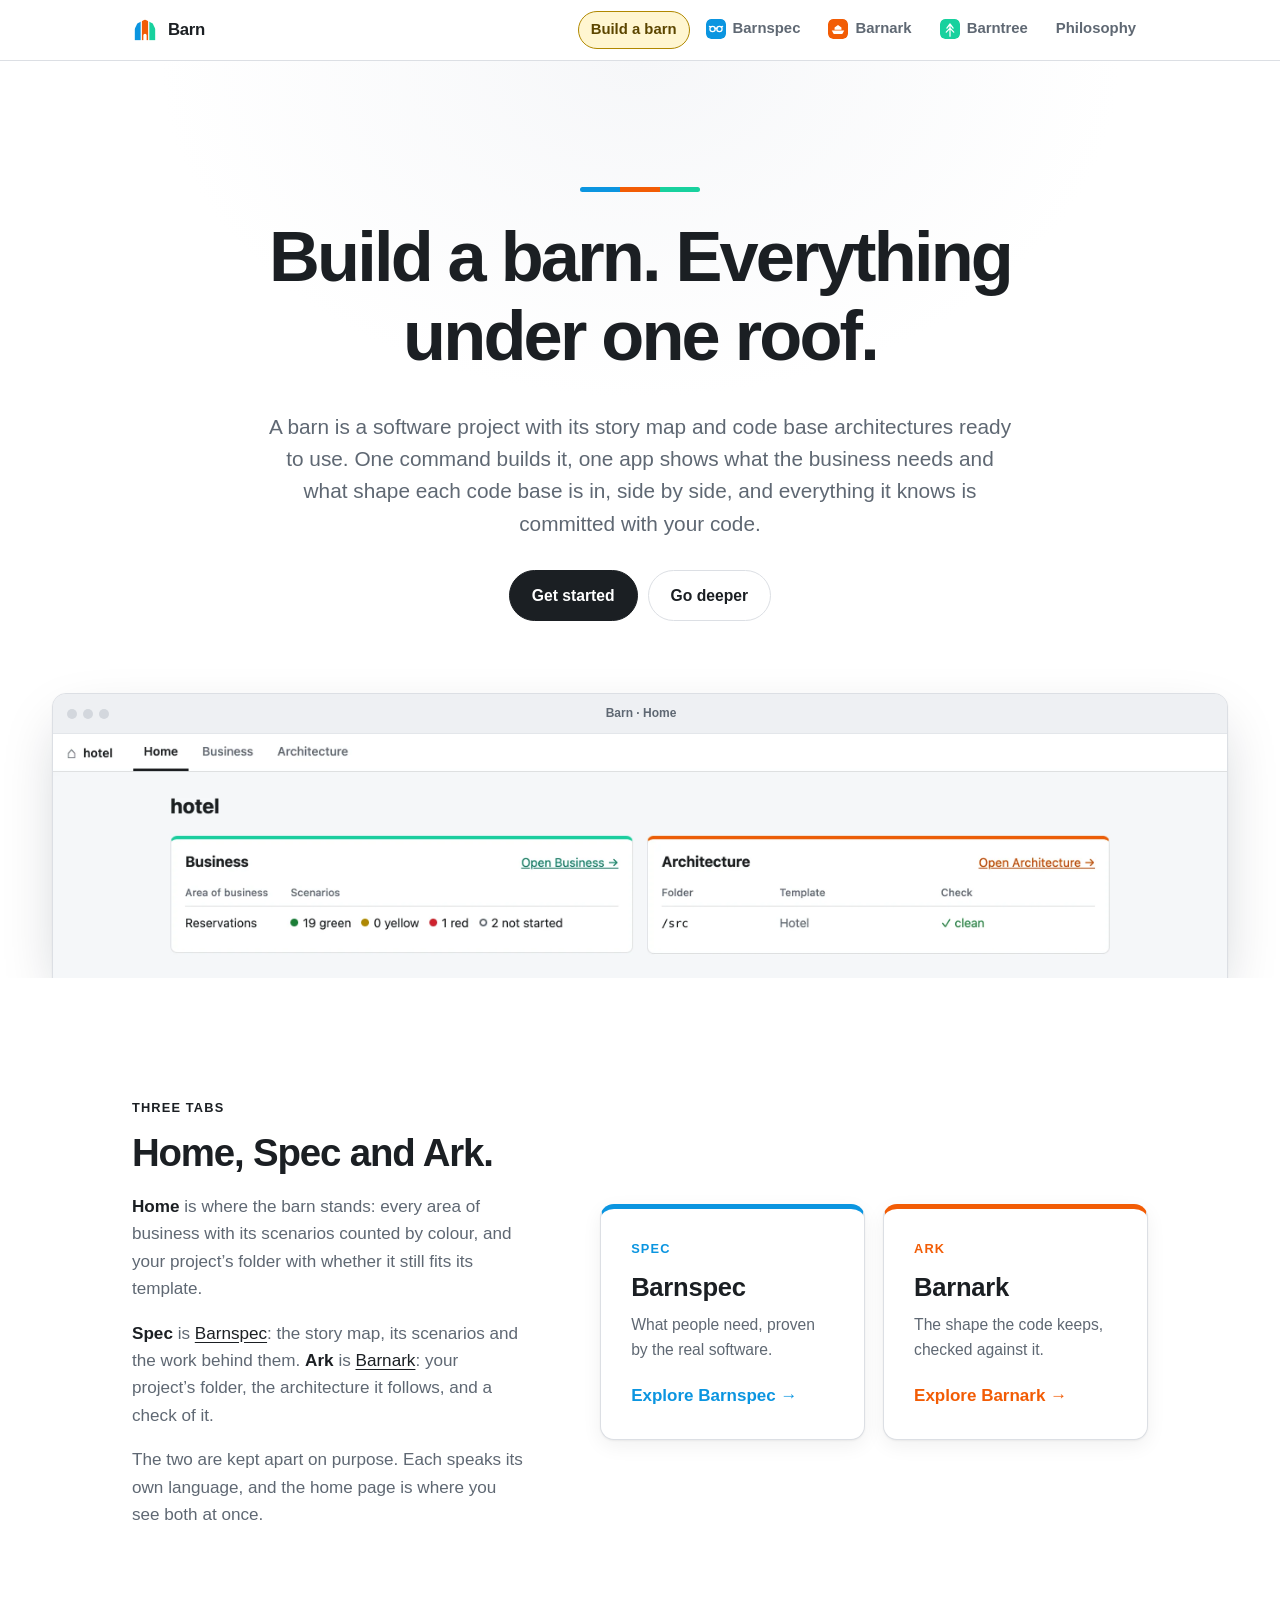
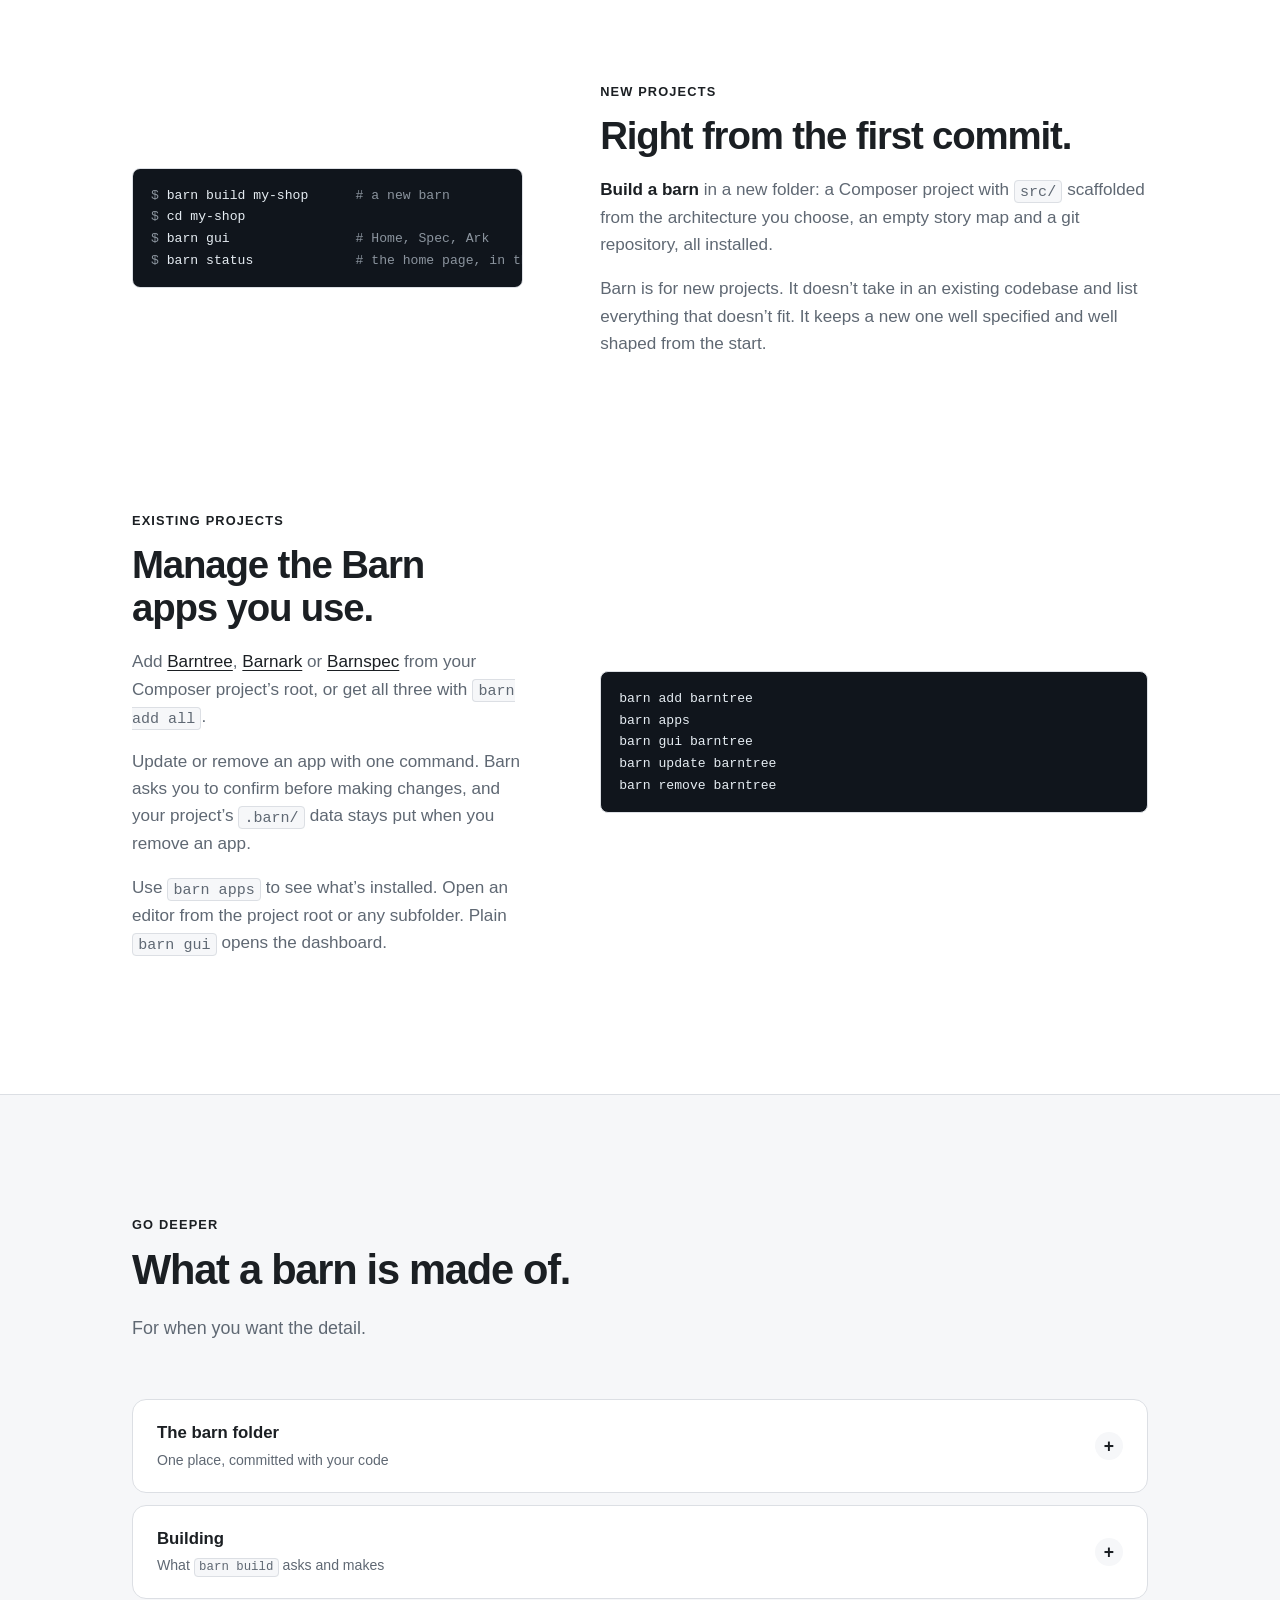
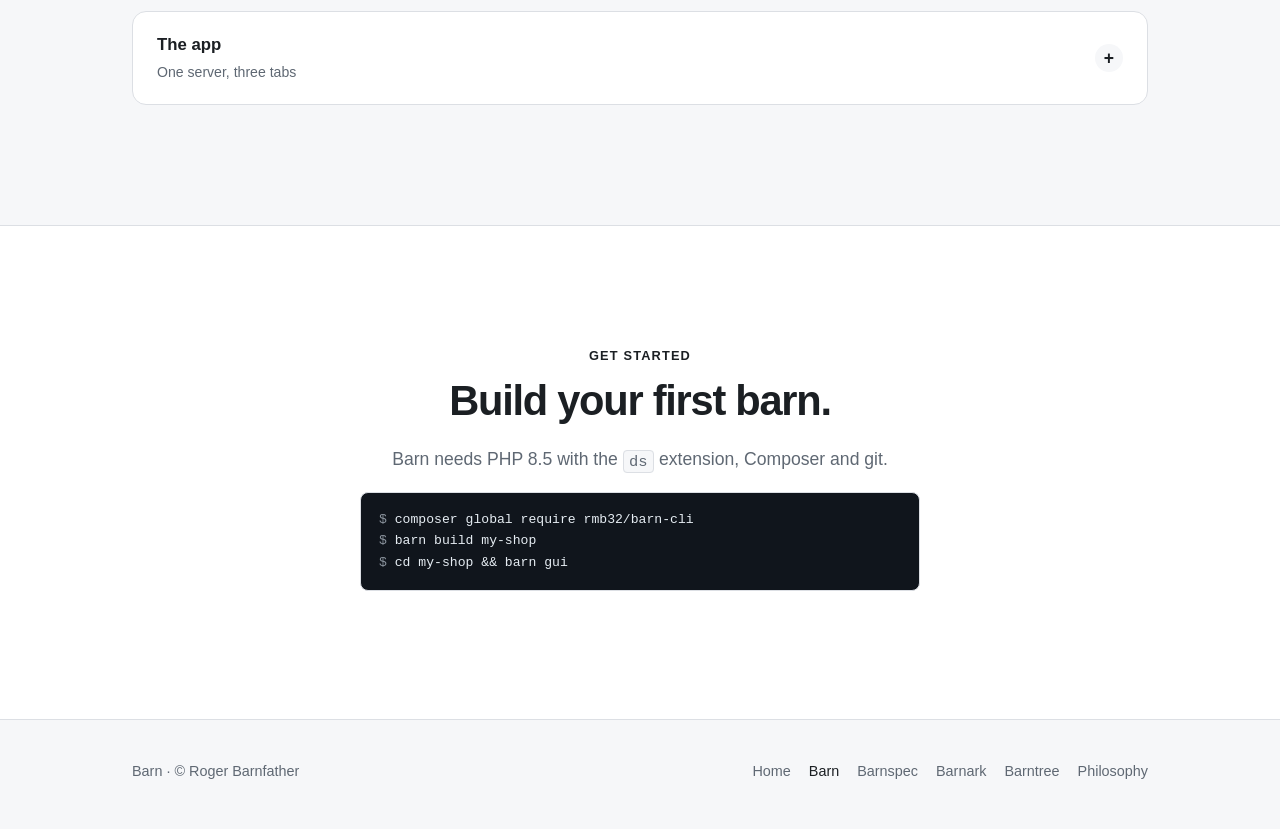
==== commit 54d18c97: "Barn page: a barn has one story map and code base architectures Co-Authored-By: Claude Sonnet 5.5 <n" ====
--- a/barn.html
+++ b/barn.html
@@ -4,7 +4,7 @@
   <meta charset="utf-8">
   <meta name="viewport" content="width=device-width, initial-scale=1">
   <title>Build a barn · Barn</title>
-  <meta name="description" content="A barn is a software project with its story map and its architecture under one roof: one command builds it, one app shows its business and its architecture side by side.">
+  <meta name="description" content="A barn is a software project with its story map and code base architectures under one roof: one command builds it, one app shows its business and its architectures side by side.">
   <link rel="icon" href="assets/base/barn.svg" type="image/svg+xml">
   <link rel="stylesheet" href="assets/base/base.css">
   <link rel="stylesheet" href="assets/site.css">
@@ -32,7 +32,7 @@
       <div class="wrap">
         <div class="tri-rule" aria-hidden="true"><i></i><i></i><i></i></div>
         <h1>Build a barn. <span class="accent">Everything under one roof.</span></h1>
-        <p class="lede">A barn is a software project with its story map and its architecture ready to use. One command builds it, one app shows what the business needs and what shape the code is in, side by side, and everything it knows is committed with your code.</p>
+        <p class="lede">A barn is a software project with its story map and code base architectures ready to use. One command builds it, one app shows what the business needs and what shape each code base is in, side by side, and everything it knows is committed with your code.</p>
         <div class="actions">
           <a class="btn" href="#get-started">Get started</a>
           <a class="btn ghost" href="#deeper">Go deeper</a>
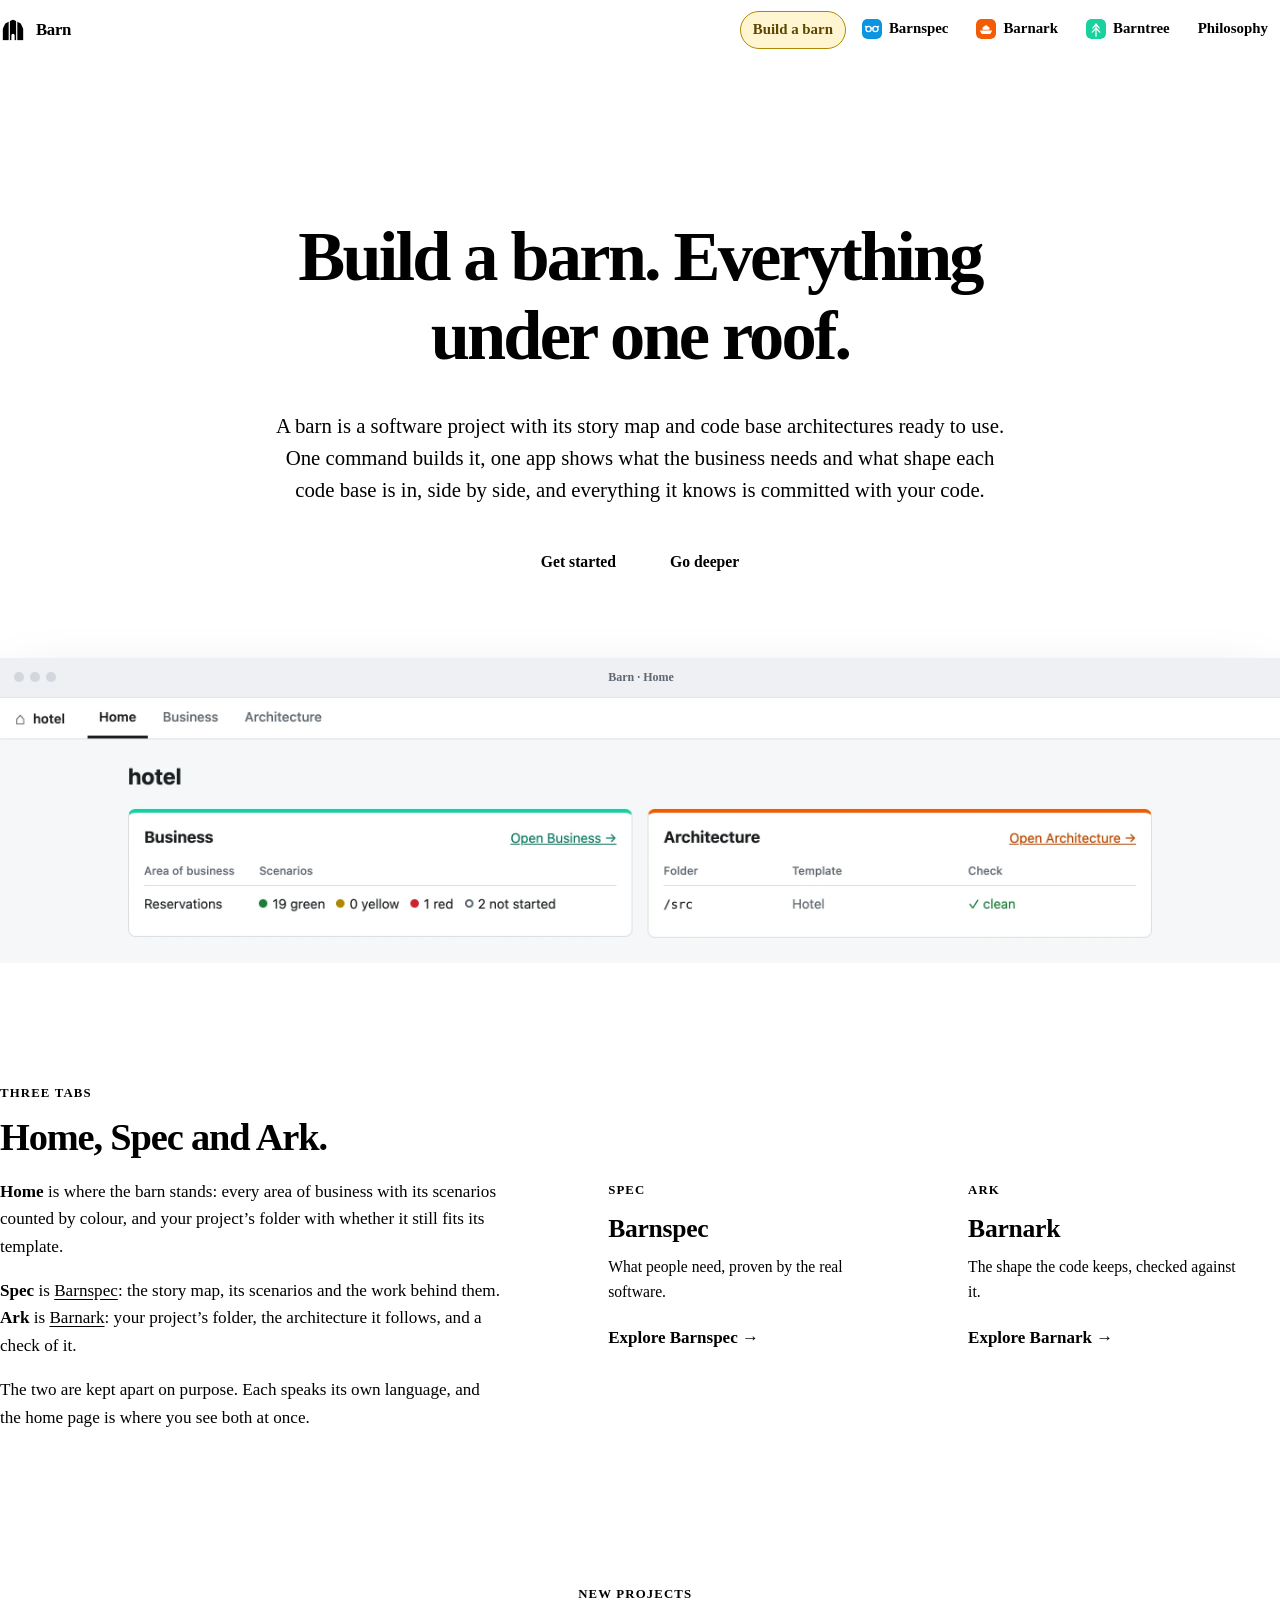
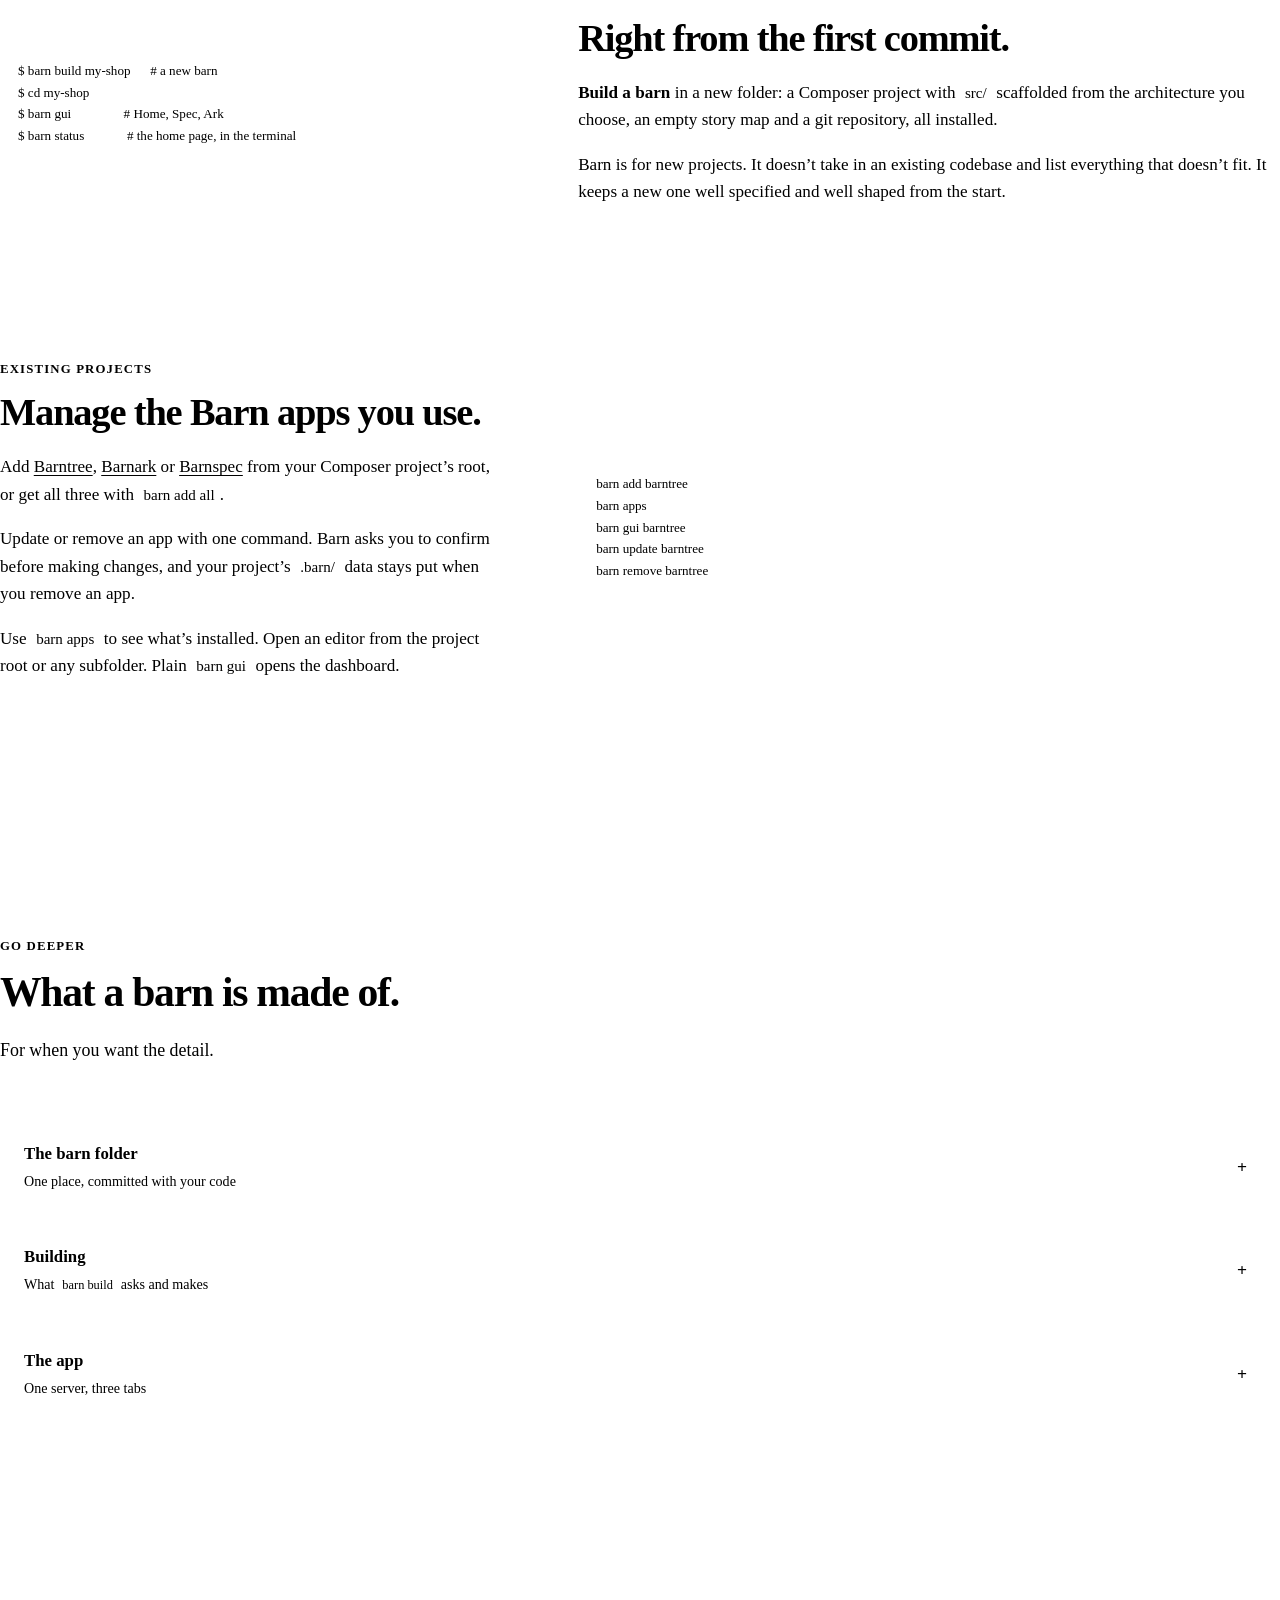
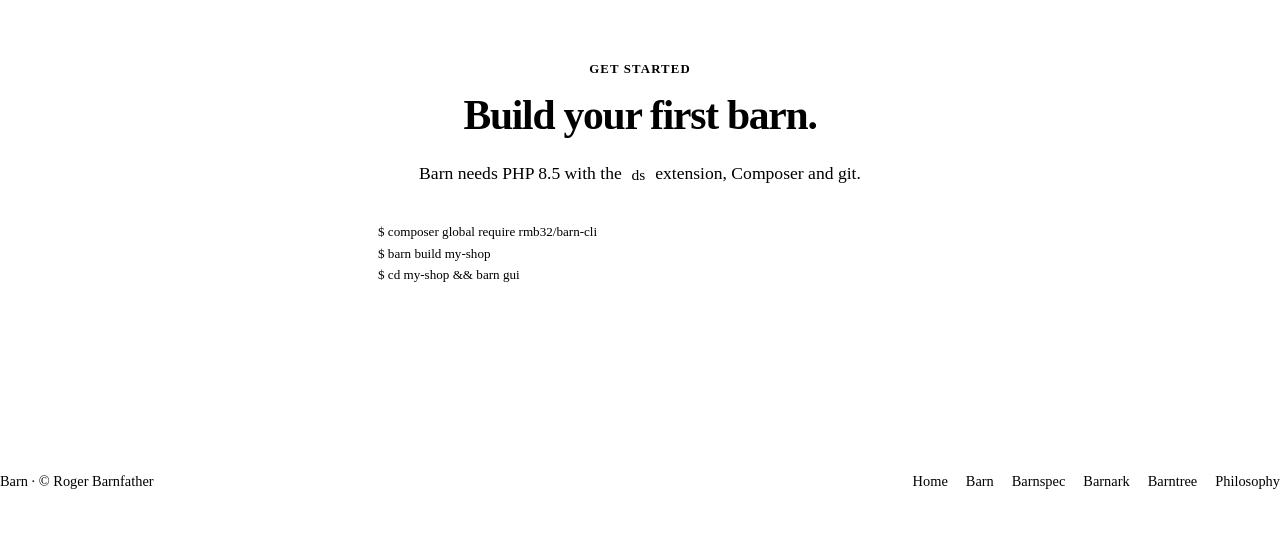
==== commit 0cdb024d: "Make the main Barn site mint instead of blue Co-Authored-By: Claude Sonnet 5.5 <noreply@anthropic.co" ====
--- a/barn.html
+++ b/barn.html
@@ -9,7 +9,7 @@
   <link rel="stylesheet" href="assets/base/base.css">
   <link rel="stylesheet" href="assets/site.css">
 </head>
-<body>
+<body data-brand="barn">
   <a class="skip" href="#main">Skip to content</a>
 
   <header class="site-header">
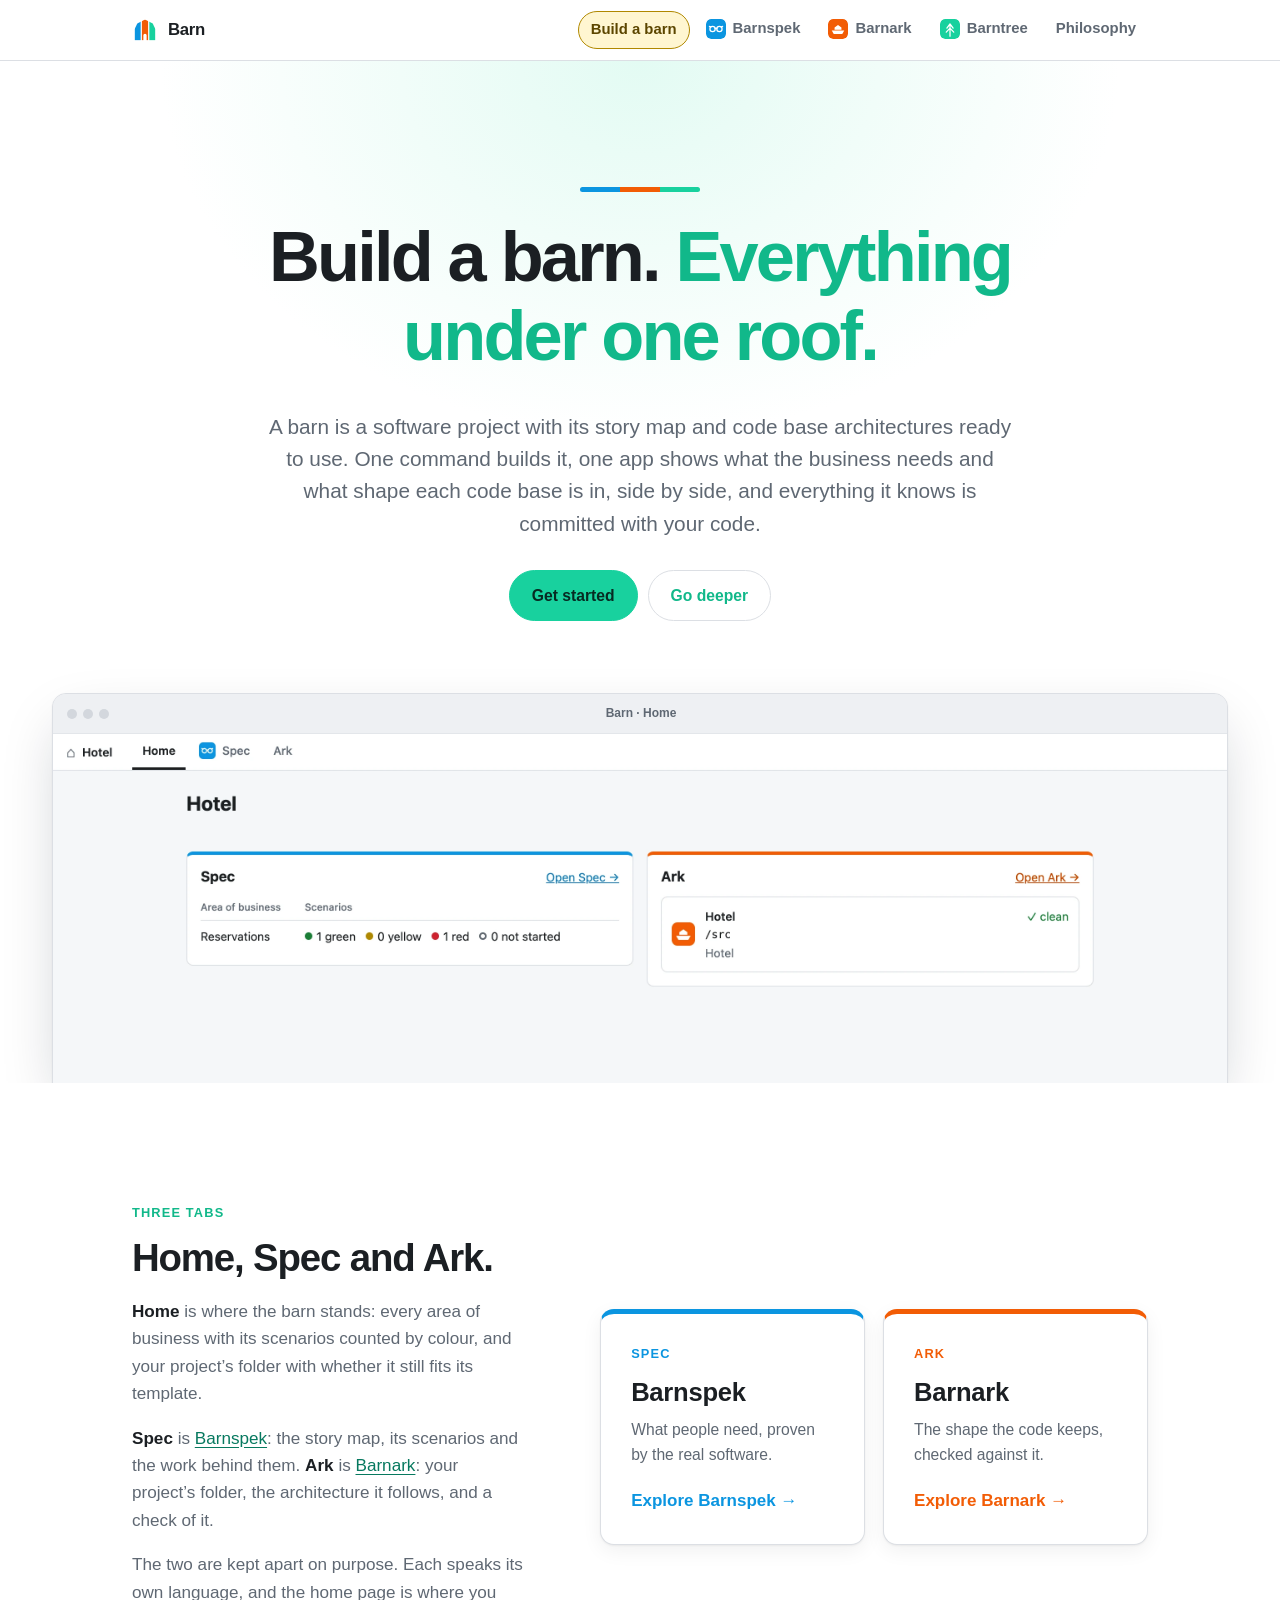
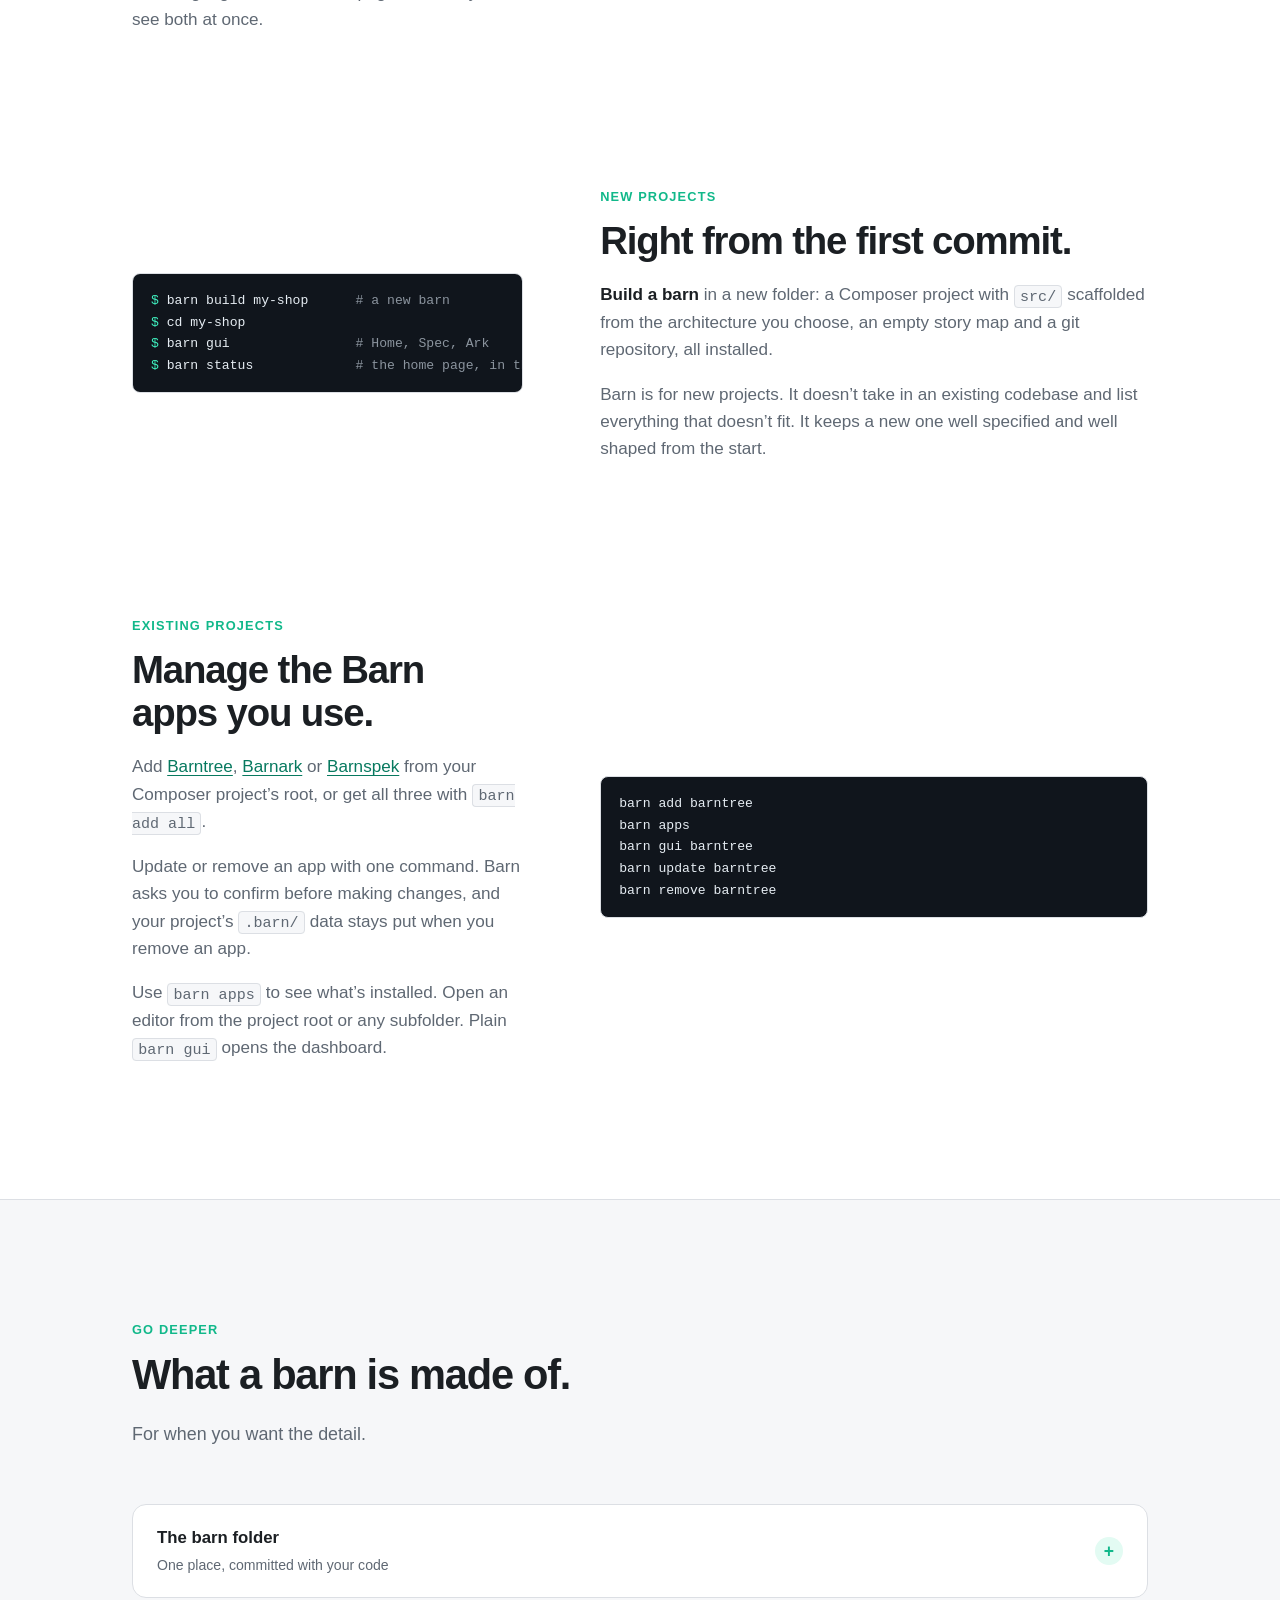
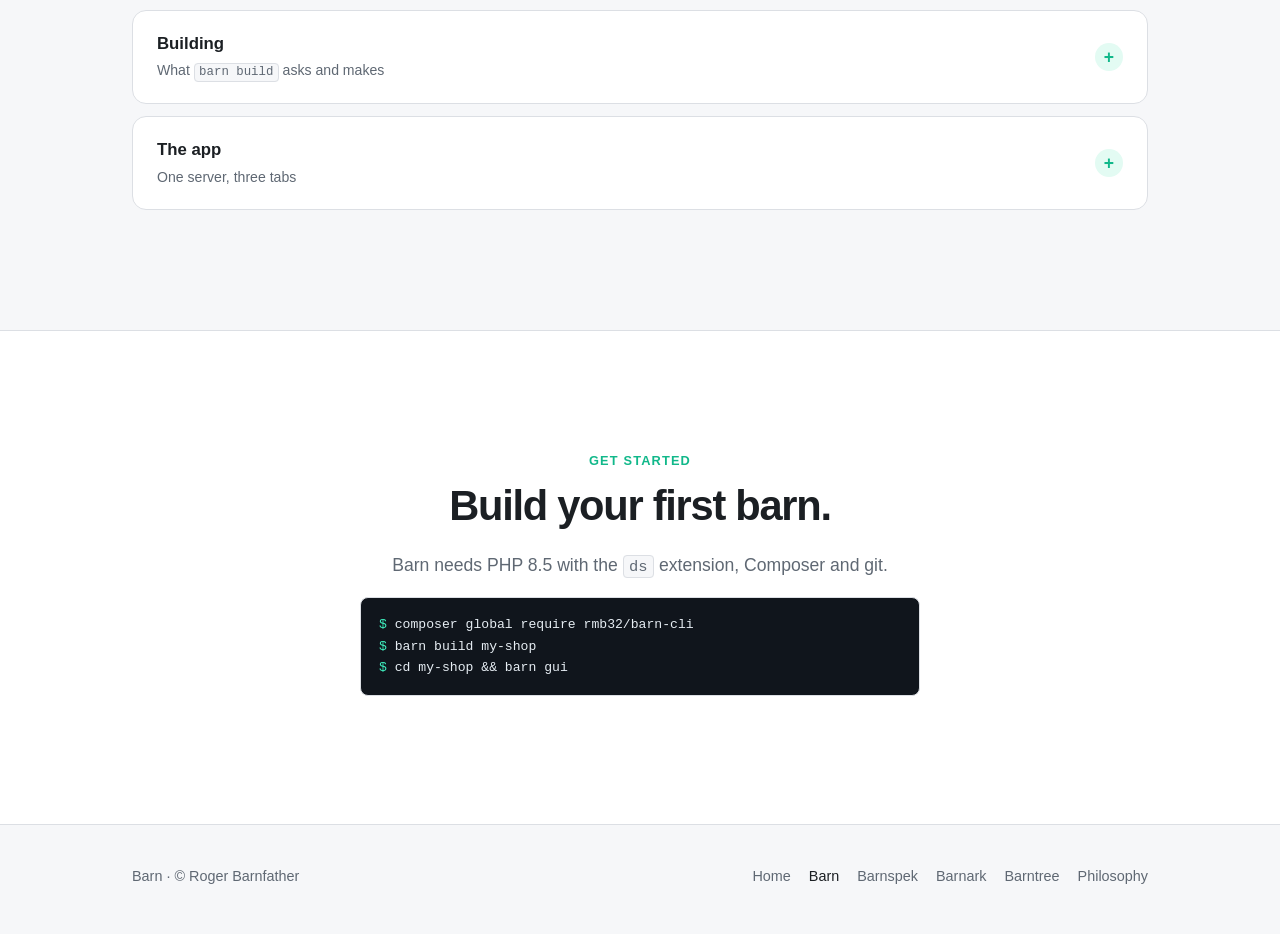
==== commit 40fb897e: "Prepare Barnspek rename" ====
--- a/barn.html
+++ b/barn.html
@@ -18,7 +18,7 @@
       <nav aria-label="Tools">
         <ul class="nav">
           <li class="nav-cta"><a href="barn.html" aria-current="page">Build a barn</a></li>
-          <li data-brand="spec"><a href="https://rogerbarnfather.github.io/barnspec-website/"><img class="nav-logo" src="assets/base/barnspec.svg" alt="" width="20" height="20">Barnspec</a></li>
+          <li data-brand="spec"><a href="https://rogerbarnfather.github.io/barnspec-website/"><img class="nav-logo" src="assets/base/barnspek.svg" alt="" width="20" height="20">Barnspek</a></li>
           <li data-brand="ark"><a href="https://rogerbarnfather.github.io/barnark-website/"><img class="nav-logo" src="assets/base/barnark.svg" alt="" width="20" height="20">Barnark</a></li>
           <li data-brand="tree"><a href="https://rogerbarnfather.github.io/barntree-website/"><img class="nav-logo" src="assets/base/barntree.svg" alt="" width="20" height="20">Barntree</a></li>
           <li><a href="philosophy.html">Philosophy</a></li>
@@ -41,7 +41,7 @@
       <div class="wrap wide hero-shot">
         <figure class="shot">
           <div class="shot-bar" aria-hidden="true"><i></i><i></i><i></i><span>Barn · Home</span></div>
-          <img src="assets/screens/barn-home.webp" width="1360" height="284" alt="The home page of a barn named hotel. Spec lists its area of business, Reservations, with its scenarios counted: 19 green, 0 yellow, 1 red and 2 not started. Ark lists the project's folder, src, following its template Hotel, and clean.">
+          <picture><source media="(prefers-color-scheme: dark)" srcset="assets/screens/barn-home-dark.webp"><img src="assets/screens/barn-home.webp" width="2816" height="840" alt="The home page of Hotel. Spec shows Reservations with one green scenario and one red scenario. Ark shows the Hotel ark at /src, following the Hotel template, with a clean check."></picture>
         </figure>
       </div>
     </section>
@@ -53,11 +53,11 @@
             <span class="kicker">Three tabs</span>
             <h2>Home, Spec and Ark.</h2>
             <p><strong>Home</strong> is where the barn stands: every area of business with its scenarios counted by colour, and your project’s folder with whether it still fits its template.</p>
-            <p><strong>Spec</strong> is <a href="barnspec.html">Barnspec</a>: the story map, its scenarios and the work behind them. <strong>Ark</strong> is <a href="barnark.html">Barnark</a>: your project’s folder, the architecture it follows, and a check of it.</p>
+            <p><strong>Spec</strong> is <a href="barnspek.html">Barnspek</a>: the story map, its scenarios and the work behind them. <strong>Ark</strong> is <a href="barnark.html">Barnark</a>: your project’s folder, the architecture it follows, and a check of it.</p>
             <p>The two are kept apart on purpose. Each speaks its own language, and the home page is where you see both at once.</p>
           </div>
           <div class="grid two">
-            <a class="card product" data-brand="spec" href="barnspec.html"><span class="role">Spec</span><h3>Barnspec</h3><p>What people need, proven by the real software.</p><span class="more">Explore Barnspec</span></a>
+            <a class="card product" data-brand="spec" href="barnspek.html"><span class="role">Spec</span><h3>Barnspek</h3><p>What people need, proven by the real software.</p><span class="more">Explore Barnspek</span></a>
             <a class="card product" data-brand="ark" href="barnark.html"><span class="role">Ark</span><h3>Barnark</h3><p>The shape the code keeps, checked against it.</p><span class="more">Explore Barnark</span></a>
           </div>
         </div>
@@ -79,7 +79,7 @@
           <div>
             <span class="kicker">Existing projects</span>
             <h2>Manage the Barn apps you use.</h2>
-            <p>Add <a href="barntree.html">Barntree</a>, <a href="barnark.html">Barnark</a> or <a href="barnspec.html">Barnspec</a> from your Composer project’s root, or get all three with <code>barn add all</code>.</p>
+            <p>Add <a href="barntree.html">Barntree</a>, <a href="barnark.html">Barnark</a> or <a href="barnspek.html">Barnspek</a> from your Composer project’s root, or get all three with <code>barn add all</code>.</p>
             <p>Update or remove an app with one command. Barn asks you to confirm before making changes, and your project’s <code>.barn/</code> data stays put when you remove an app.</p>
             <p>Use <code>barn apps</code> to see what’s installed. Open an editor from the project root or any subfolder. Plain <code>barn gui</code> opens the dashboard.</p>
           </div>
@@ -106,14 +106,14 @@
 <pre><code>my-shop/
   .barn/
     barn/settings.json       <span class="c"># names the barn</span>
-    barnspec/                <span class="c"># Barnspec: areas of business, scenarios and work</span>
+    barnspek/                <span class="c"># Barnspek: areas of business, scenarios and work</span>
       settings.json          <span class="c"># where generated test ports go</span>
     barnark/                 <span class="c"># your project’s template and any others of your own</span>
     barntree/trees/       <span class="c"># your Templates, once you use Barntree</span>
   composer.json
   src/
   tests/</code></pre>
-              <p>A barn is any project with a <code>.barn/</code> folder. Each tool keeps its settings and records in its own folder there. The tools find the nearest barn, so commands such as <code>barnspec show</code> and <code>barnark template:check</code> work from deep in <code>src/</code>. To use the tools without installing Barn, create the <code>.barn/</code> folder with <code>barnspec init</code>, <code>barnark init</code>, <code>barntree init</code> or the offer in any of their browser apps. Outside a barn, commands that need one write nothing and say where they looked.</p>
+              <p>A barn is any project with a <code>.barn/</code> folder. Each tool keeps its settings and records in its own folder there. The tools find the nearest barn, so commands such as <code>barnspek show</code> and <code>barnark template:check</code> work from deep in <code>src/</code>. To use the tools without installing Barn, create the <code>.barn/</code> folder with <code>barnspek init</code>, <code>barnark init</code>, <code>barntree init</code> or the offer in any of their browser apps. Outside a barn, commands that need one write nothing and say where they looked.</p>
             </div>
           </details>
           <details>
@@ -127,7 +127,7 @@
           <details>
             <summary><span>The app<small>One server, three tabs</small></span></summary>
             <div class="body">
-              <p><code>barn gui</code> serves the Barnspec and Barnark apps as the Spec and Ark tabs, with the home page beside them, from one local server. Started outside a barn, it offers to build one, showing <code>composer install</code> as it runs, and then serves it.</p>
+              <p><code>barn gui</code> serves the Barnspek and Barnark apps as the Spec and Ark tabs, with the home page beside them, from one local server. Started outside a barn, it offers to build one, showing <code>composer install</code> as it runs, and then serves it.</p>
             </div>
           </details>
         </div>
@@ -152,7 +152,7 @@
       <nav aria-label="Footer">
         <a href="index.html">Home</a>
         <a href="barn.html" aria-current="page">Barn</a>
-        <a href="https://rogerbarnfather.github.io/barnspec-website/">Barnspec</a>
+        <a href="https://rogerbarnfather.github.io/barnspec-website/">Barnspek</a>
         <a href="https://rogerbarnfather.github.io/barnark-website/">Barnark</a>
         <a href="https://rogerbarnfather.github.io/barntree-website/">Barntree</a>
         <a href="philosophy.html">Philosophy</a>
--- a/assets/site.css
+++ b/assets/site.css
@@ -75,6 +75,77 @@
     color: var(--text);
   }
 
+  & .pain-problem,
+  & .pain-fix,
+  & .pain-toggle {
+    grid-column: 2;
+  }
+
+  & .pain-fix strong {
+    color: var(--status-green);
+  }
+
+  & .pain-toggle {
+    justify-self: start;
+    margin-top: 10px;
+    padding: 0;
+    border: 0;
+    background: none;
+    color: var(--brand-text);
+    font: inherit;
+    font-weight: 650;
+    cursor: pointer;
+
+    &::after {
+      content: " →";
+    }
+
+    &:hover {
+      text-decoration: underline;
+    }
+  }
+
+  /* With scripting, both faces share one cell, so the card keeps the height
+   * of the taller one and the grid never jumps. Without it, both just show. */
+  &.interactive {
+    & li {
+      grid-template-rows: 1fr auto;
+    }
+
+    & .pain-problem,
+    & .pain-fix {
+      grid-row: 1;
+      transition: opacity 180ms, visibility 180ms;
+    }
+
+    & .pain-toggle {
+      grid-row: 2;
+    }
+
+    & .pain-fix {
+      opacity: 0;
+      visibility: hidden;
+    }
+
+    & li[data-open] {
+      & .pain-problem {
+        opacity: 0;
+        visibility: hidden;
+      }
+
+      & .pain-fix {
+        opacity: 1;
+        visibility: visible;
+      }
+
+      &::before {
+        content: "✓";
+        background: color-mix(in srgb, var(--status-green) 14%, transparent);
+        color: var(--status-green);
+      }
+    }
+  }
+
   @media (max-width: 900px) {
     grid-template-columns: minmax(0, 1fr);
   }
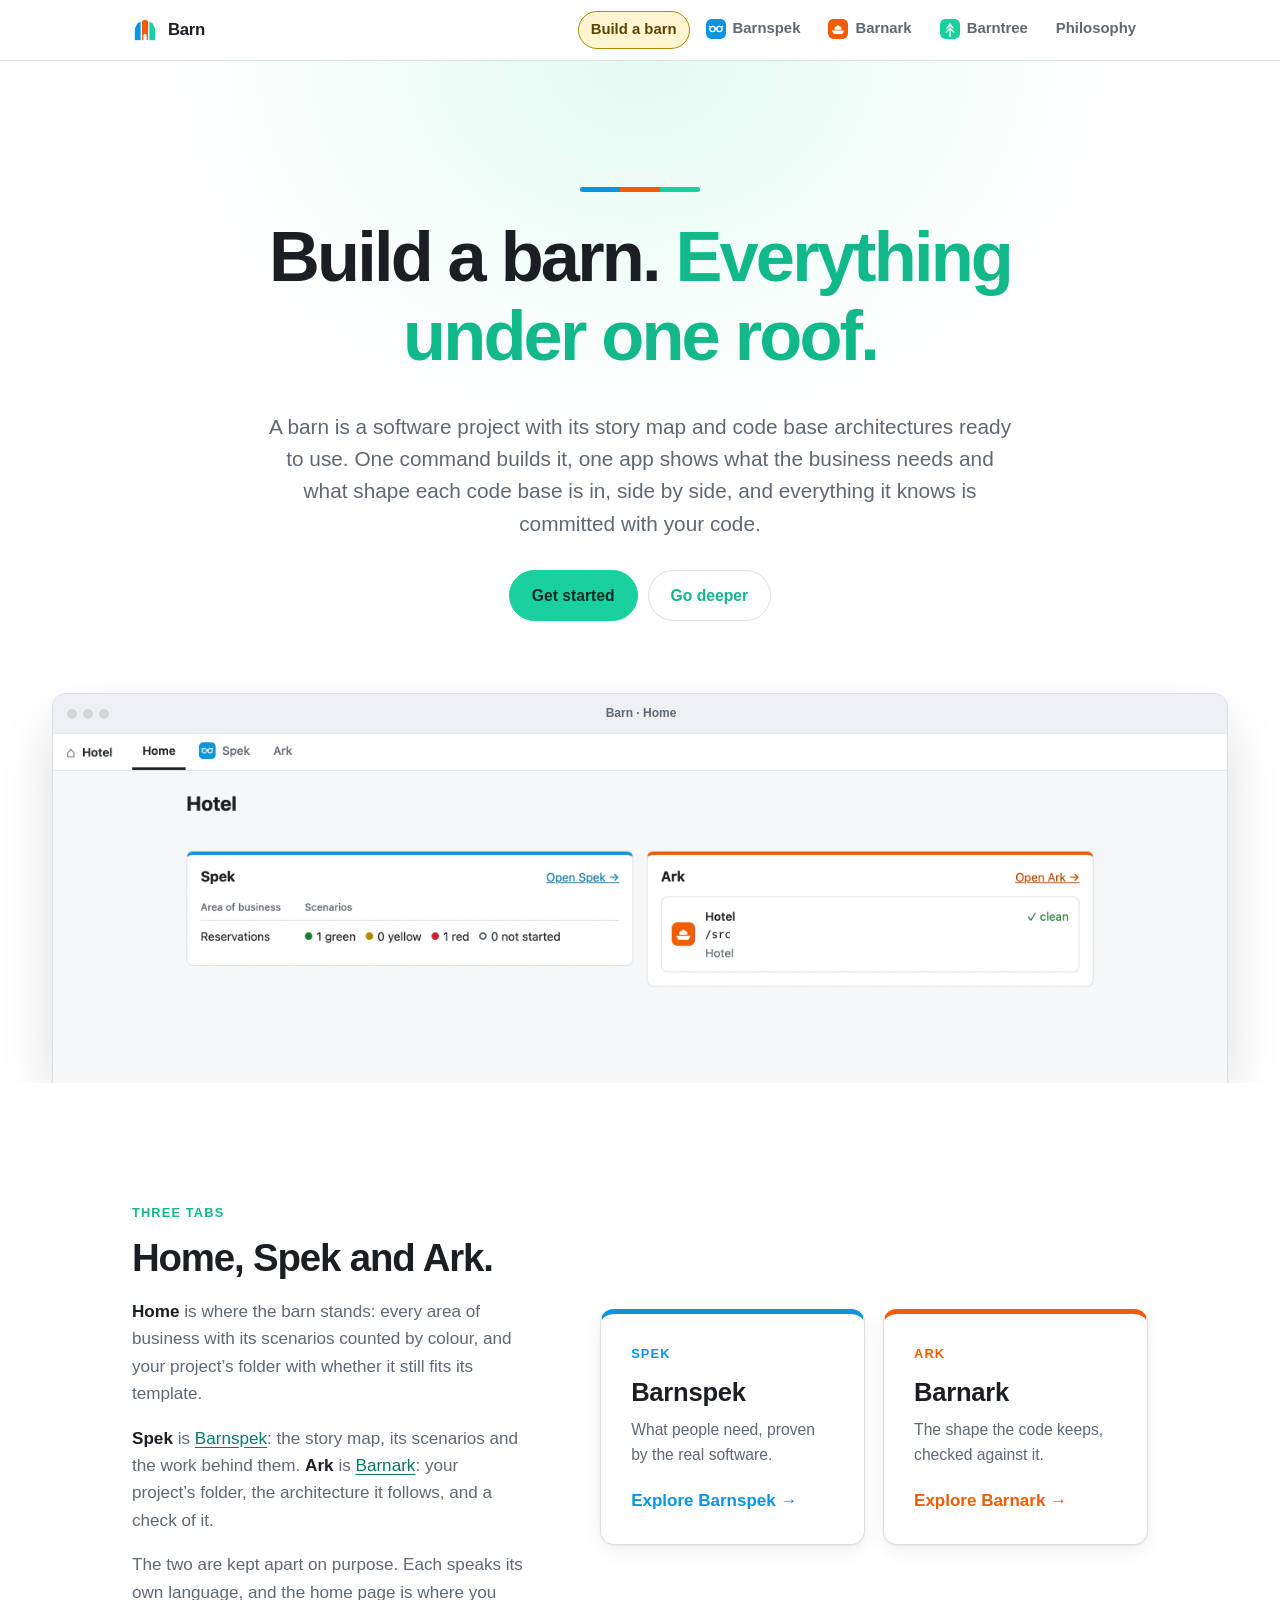
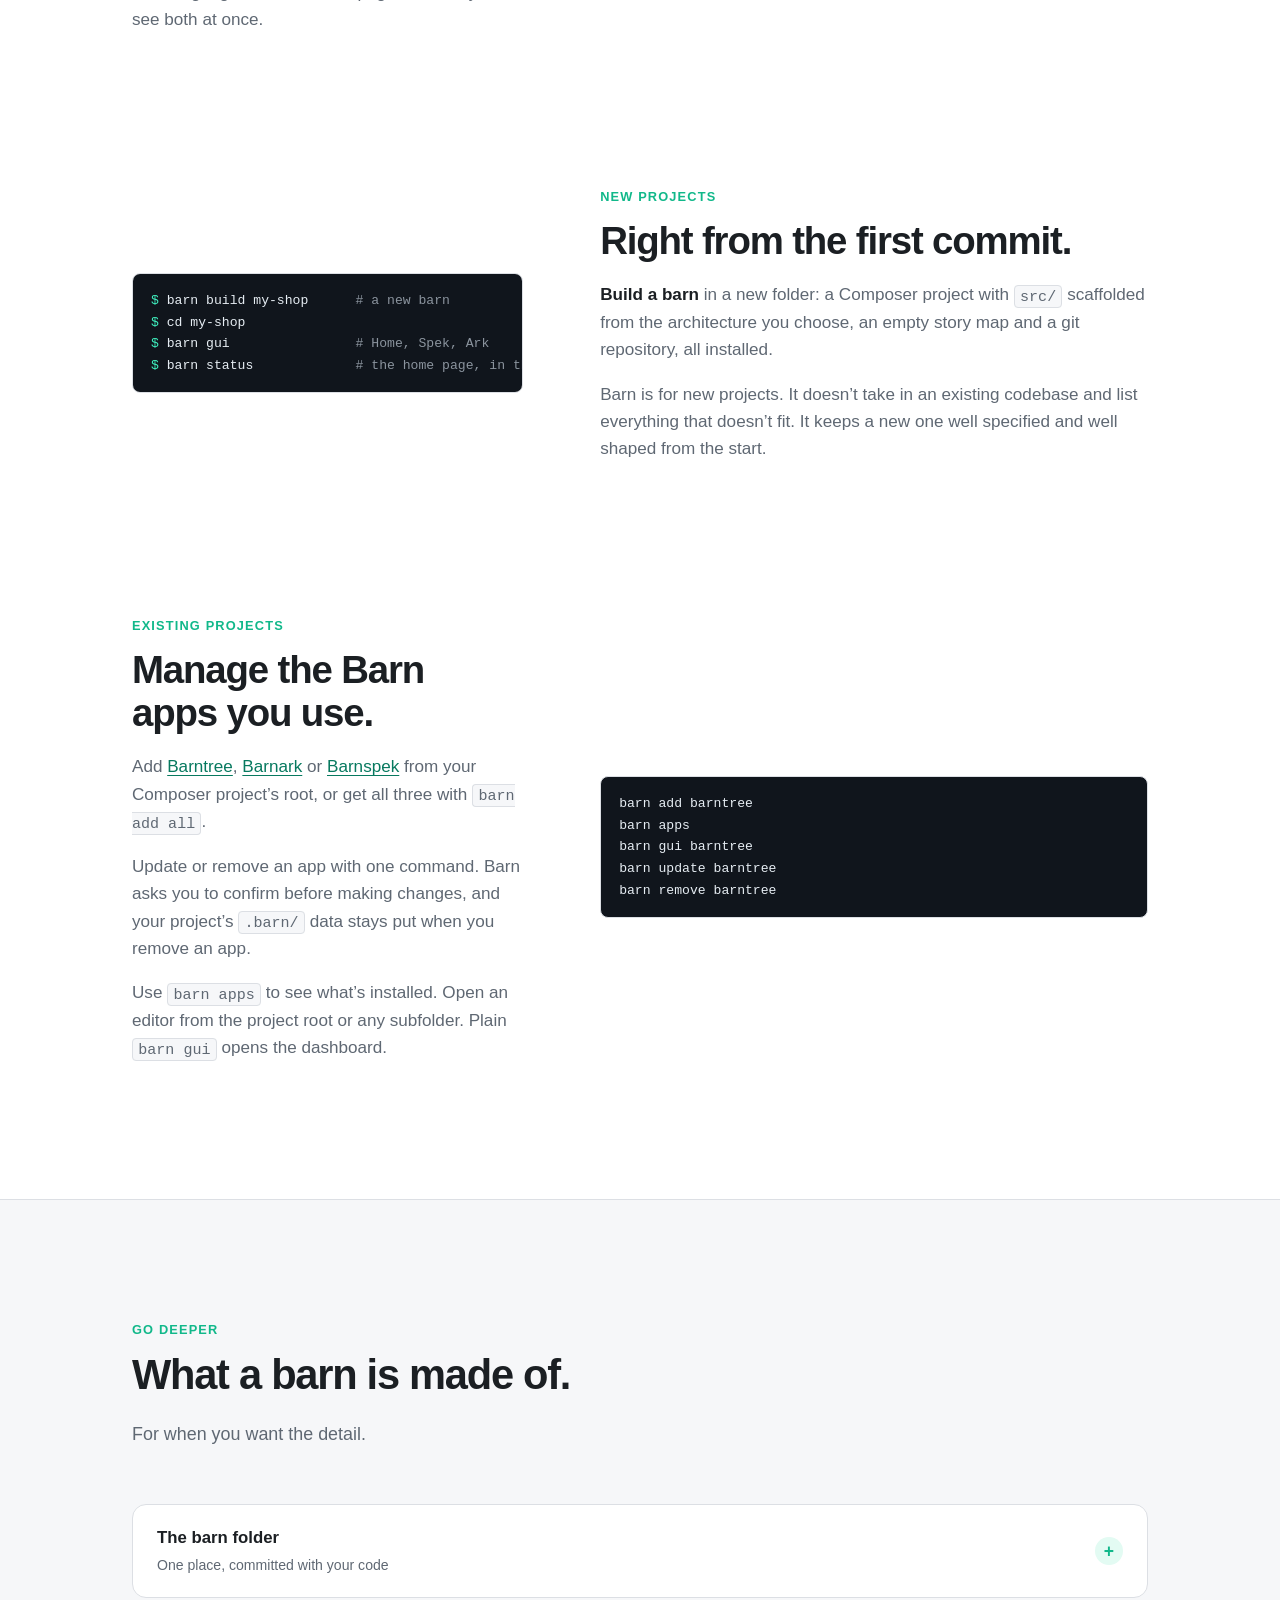
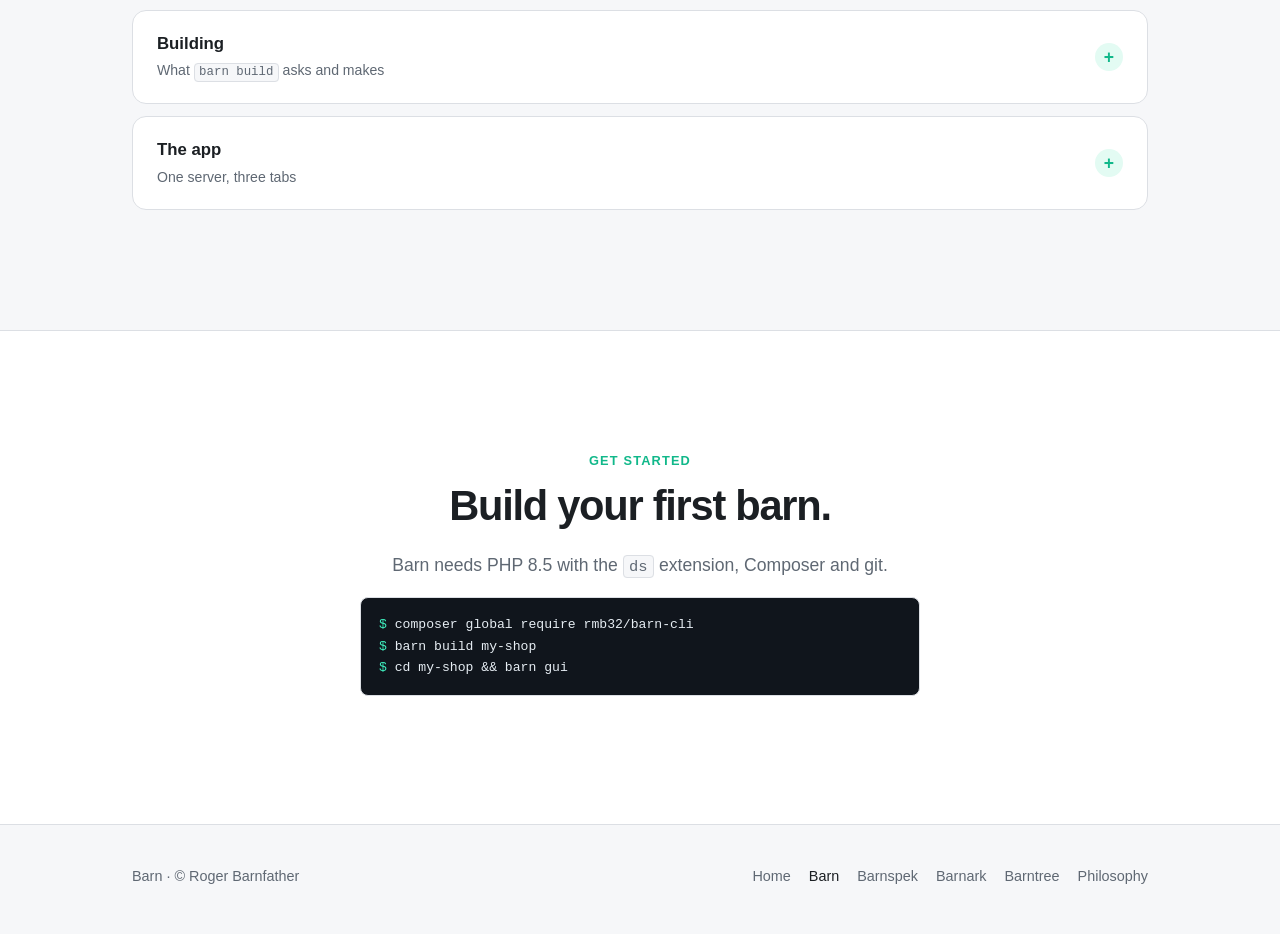
==== commit a3c537be: "Show the Spek label in Barn" ====
--- a/barn.html
+++ b/barn.html
@@ -18,7 +18,7 @@
       <nav aria-label="Tools">
         <ul class="nav">
           <li class="nav-cta"><a href="barn.html" aria-current="page">Build a barn</a></li>
-          <li data-brand="spec"><a href="https://rogerbarnfather.github.io/barnspec-website/"><img class="nav-logo" src="assets/base/barnspek.svg" alt="" width="20" height="20">Barnspek</a></li>
+          <li data-brand="spec"><a href="https://rogerbarnfather.github.io/barnspek-website/"><img class="nav-logo" src="assets/base/barnspek.svg" alt="" width="20" height="20">Barnspek</a></li>
           <li data-brand="ark"><a href="https://rogerbarnfather.github.io/barnark-website/"><img class="nav-logo" src="assets/base/barnark.svg" alt="" width="20" height="20">Barnark</a></li>
           <li data-brand="tree"><a href="https://rogerbarnfather.github.io/barntree-website/"><img class="nav-logo" src="assets/base/barntree.svg" alt="" width="20" height="20">Barntree</a></li>
           <li><a href="philosophy.html">Philosophy</a></li>
@@ -41,7 +41,7 @@
       <div class="wrap wide hero-shot">
         <figure class="shot">
           <div class="shot-bar" aria-hidden="true"><i></i><i></i><i></i><span>Barn · Home</span></div>
-          <picture><source media="(prefers-color-scheme: dark)" srcset="assets/screens/barn-home-dark.webp"><img src="assets/screens/barn-home.webp" width="2816" height="840" alt="The home page of Hotel. Spec shows Reservations with one green scenario and one red scenario. Ark shows the Hotel ark at /src, following the Hotel template, with a clean check."></picture>
+          <picture><source media="(prefers-color-scheme: dark)" srcset="assets/screens/barn-home-dark.webp"><img src="assets/screens/barn-home.webp" width="2816" height="840" alt="The home page of Hotel. Spek shows Reservations with one green scenario and one red scenario. Ark shows the Hotel ark at /src, following the Hotel template, with a clean check."></picture>
         </figure>
       </div>
     </section>
@@ -51,13 +51,13 @@
         <div class="feature">
           <div>
             <span class="kicker">Three tabs</span>
-            <h2>Home, Spec and Ark.</h2>
+            <h2>Home, Spek and Ark.</h2>
             <p><strong>Home</strong> is where the barn stands: every area of business with its scenarios counted by colour, and your project’s folder with whether it still fits its template.</p>
-            <p><strong>Spec</strong> is <a href="barnspek.html">Barnspek</a>: the story map, its scenarios and the work behind them. <strong>Ark</strong> is <a href="barnark.html">Barnark</a>: your project’s folder, the architecture it follows, and a check of it.</p>
+            <p><strong>Spek</strong> is <a href="barnspek.html">Barnspek</a>: the story map, its scenarios and the work behind them. <strong>Ark</strong> is <a href="barnark.html">Barnark</a>: your project’s folder, the architecture it follows, and a check of it.</p>
             <p>The two are kept apart on purpose. Each speaks its own language, and the home page is where you see both at once.</p>
           </div>
           <div class="grid two">
-            <a class="card product" data-brand="spec" href="barnspek.html"><span class="role">Spec</span><h3>Barnspek</h3><p>What people need, proven by the real software.</p><span class="more">Explore Barnspek</span></a>
+            <a class="card product" data-brand="spec" href="barnspek.html"><span class="role">Spek</span><h3>Barnspek</h3><p>What people need, proven by the real software.</p><span class="more">Explore Barnspek</span></a>
             <a class="card product" data-brand="ark" href="barnark.html"><span class="role">Ark</span><h3>Barnark</h3><p>The shape the code keeps, checked against it.</p><span class="more">Explore Barnark</span></a>
           </div>
         </div>
@@ -71,7 +71,7 @@
           </div>
 <pre><code><span class="p">$ </span>barn build my-shop      <span class="c"># a new barn</span>
 <span class="p">$ </span>cd my-shop
-<span class="p">$ </span>barn gui                <span class="c"># Home, Spec, Ark</span>
+<span class="p">$ </span>barn gui                <span class="c"># Home, Spek, Ark</span>
 <span class="p">$ </span>barn status             <span class="c"># the home page, in the terminal</span></code></pre>
         </div>
 
@@ -127,7 +127,7 @@
           <details>
             <summary><span>The app<small>One server, three tabs</small></span></summary>
             <div class="body">
-              <p><code>barn gui</code> serves the Barnspek and Barnark apps as the Spec and Ark tabs, with the home page beside them, from one local server. Started outside a barn, it offers to build one, showing <code>composer install</code> as it runs, and then serves it.</p>
+              <p><code>barn gui</code> serves the Barnspek and Barnark apps as the Spek and Ark tabs, with the home page beside them, from one local server. Started outside a barn, it offers to build one, showing <code>composer install</code> as it runs, and then serves it.</p>
             </div>
           </details>
         </div>
@@ -152,7 +152,7 @@
       <nav aria-label="Footer">
         <a href="index.html">Home</a>
         <a href="barn.html" aria-current="page">Barn</a>
-        <a href="https://rogerbarnfather.github.io/barnspec-website/">Barnspek</a>
+        <a href="https://rogerbarnfather.github.io/barnspek-website/">Barnspek</a>
         <a href="https://rogerbarnfather.github.io/barnark-website/">Barnark</a>
         <a href="https://rogerbarnfather.github.io/barntree-website/">Barntree</a>
         <a href="philosophy.html">Philosophy</a>
